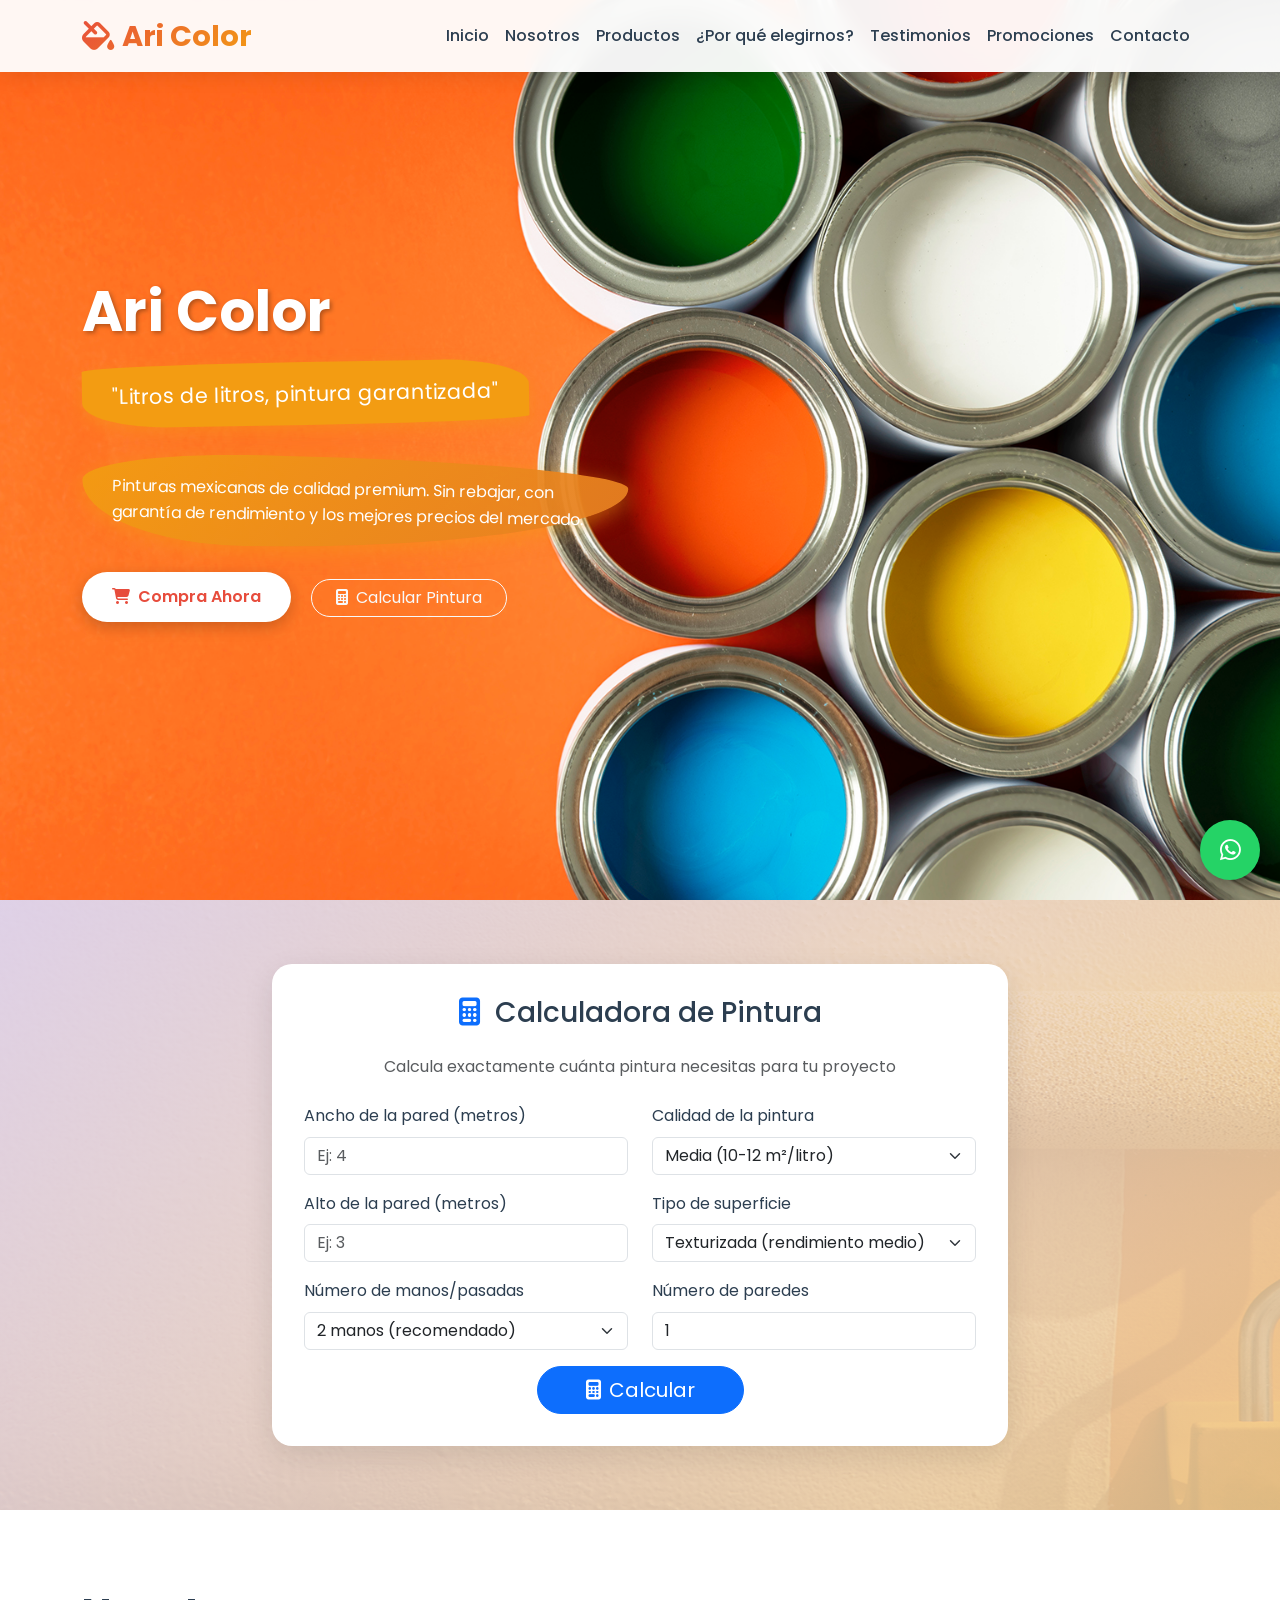
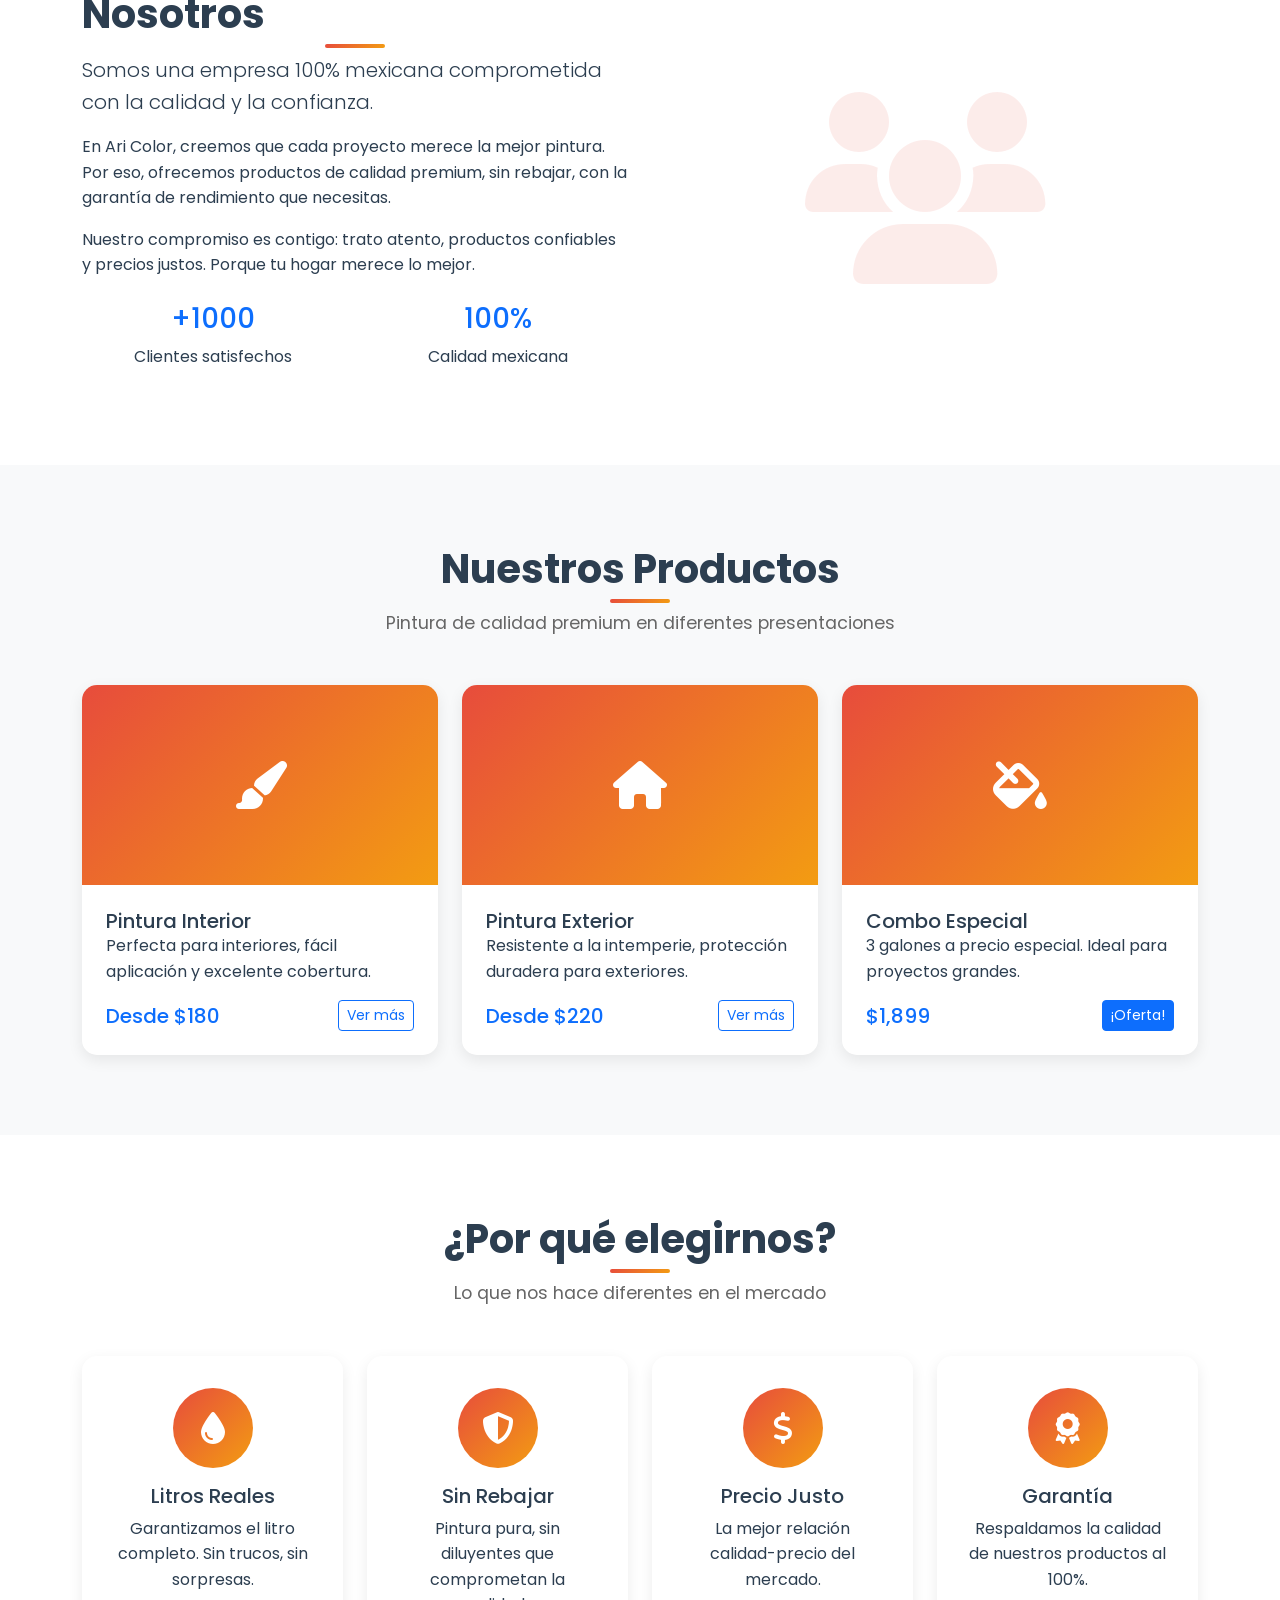
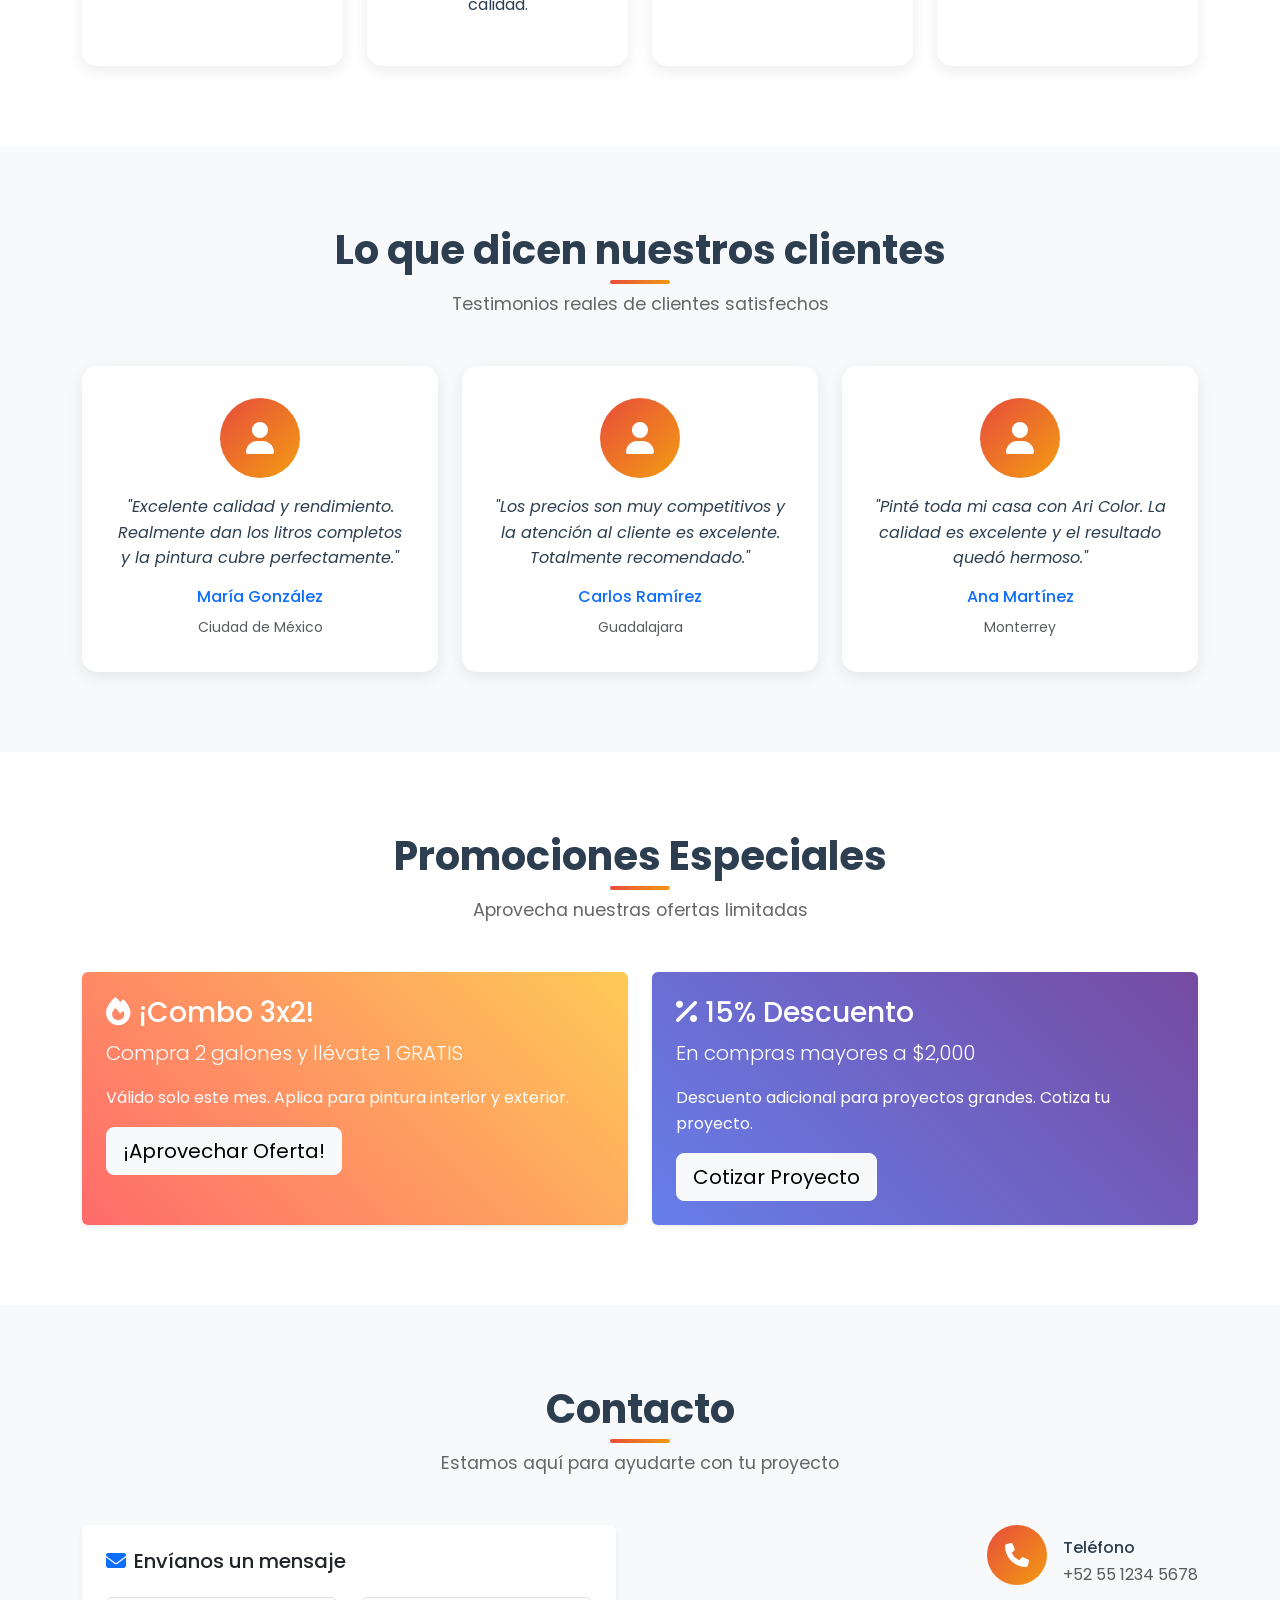
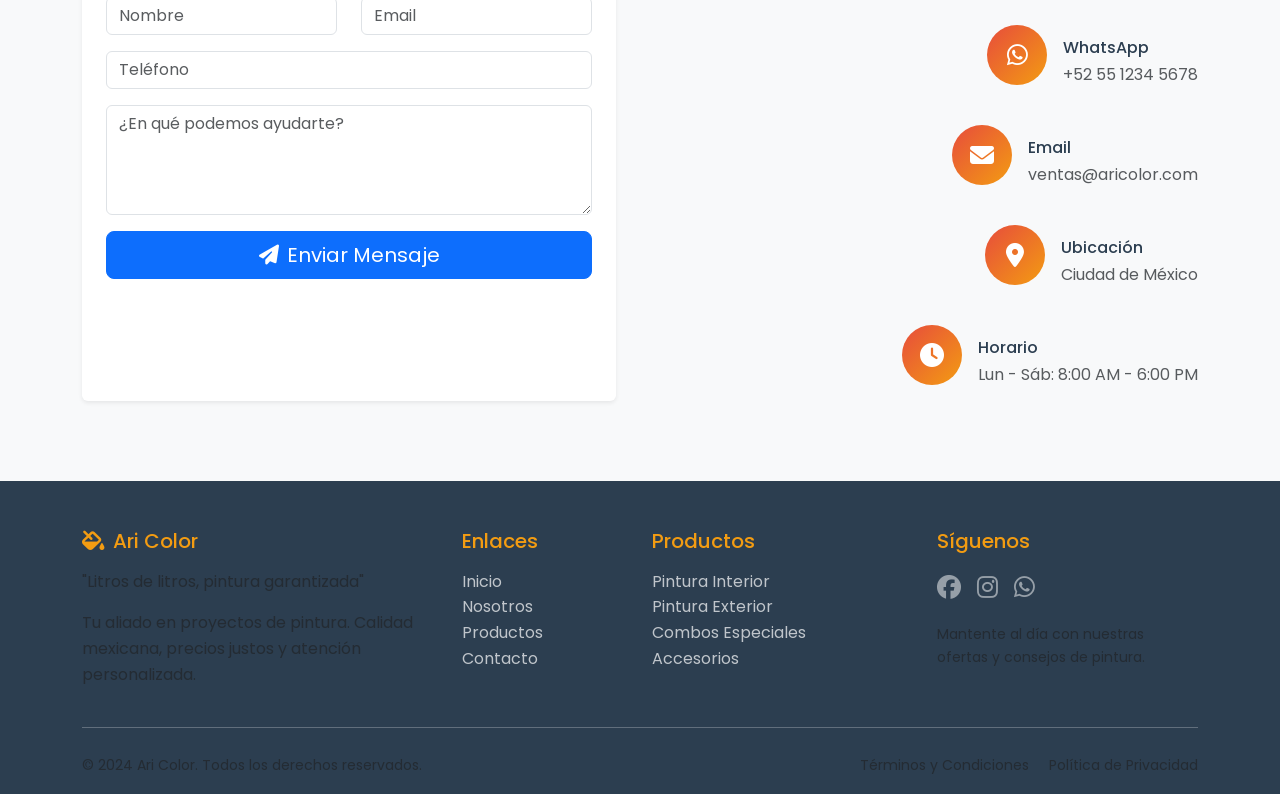
==== index.html @ bc9c36b5 "favicon" ====
<!DOCTYPE html>
<html lang="es">

<head>
    <script src="script.js"></script>
    <meta charset="UTF-8">
    <meta name="viewport" content="width=device-width, initial-scale=1.0">
    <meta name="description"
        content="Ari Color - Litros de litros, pintura garantizada. Pintura mexicana de calidad premium.">
    <meta name="keywords" content="pintura, litros, calidad, mexicana, interior, exterior">
    <title>Ari Color - Litros de litros, pintura garantizada</title>
    <link href="https://cdn.jsdelivr.net/npm/bootstrap@5.3.2/dist/css/bootstrap.min.css" rel="stylesheet">
    <link href="https://cdnjs.cloudflare.com/ajax/libs/font-awesome/6.4.0/css/all.min.css" rel="stylesheet">
    <link href="https://fonts.googleapis.com/css2?family=Poppins:wght@300;400;600;700&display=swap" rel="stylesheet">
    <link rel="icon" type="image/x-icon" href="images/favicon/favicon.ico.png">
    <style>
        :root {
            --primary-color: #e74c3c;
            --secondary-color: #3498db;
            --accent-color: #f39c12;
            --dark-color: #2c3e50;
            --light-color: #ecf0f1;
            --gradient: linear-gradient(135deg, #e74c3c 0%, #f39c12 100%);
        }

        * {
            margin: 0;
            padding: 0;
            box-sizing: border-box;
        }

        body {
            font-family: 'Poppins', sans-serif;
            line-height: 1.6;
            color: var(--dark-color);
        }

        /* Navbar */
        .navbar-custom {
            background: rgba(255, 255, 255, 0.95);
            backdrop-filter: blur(10px);
            box-shadow: 0 2px 20px rgba(0, 0, 0, 0.1);
            transition: all 0.3s ease;
        }

        .navbar-brand {
            font-weight: 700;
            font-size: 1.8rem;
            background: var(--gradient);
            -webkit-background-clip: text;
            -webkit-text-fill-color: transparent;
            background-clip: text;
        }

        .nav-link {
            font-weight: 500;
            color: var(--dark-color) !important;
            transition: all 0.3s ease;
            position: relative;
        }

        .nav-link:hover {
            color: var(--primary-color) !important;
            transform: translateY(-2px);
        }

        .nav-link::after {
            content: '';
            position: absolute;
            width: 0;
            height: 2px;
            bottom: 0;
            left: 50%;
            background: var(--gradient);
            transition: all 0.3s ease;
            transform: translateX(-50%);
        }

        .nav-link:hover::after {
            width: 100%;
        }

        /* Hero Section */
        /*.hero-section {
            background: var(--gradient);
            min-height: 100vh;
            display: flex;
            align-items: center;
            position: relative;
            overflow: hidden;
        }

        .hero-section::before {
            content: '';
            position: absolute;
            top: 0;
            left: 0;
            right: 0;
            bottom: 0;
            background: url('data:image/svg+xml,<svg xmlns="http://www.w3.org/2000/svg" viewBox="0 0 1200 120"><path d="M985.66,92.83C906.67,72,823.78,31,743.84,14.19c-82.26-17.34-168.06-16.33-250.45.39-57.84,11.73-114,31.07-172,41.86A600.21,600.21,0,0,1,0,27.35V120H1200V95.8C1132.19,118.92,1055.71,111.31,985.66,92.83Z" fill="rgba(255,255,255,0.1)"/></svg>') no-repeat bottom;
            background-size: cover;
        }
*/

        /* Hero Section */
        .hero-section {
            background: url('images/bg/latas.jpg') center center/cover no-repeat;
            min-height: 100vh;
            display: flex;
            align-items: center;
            position: relative;
            overflow: hidden;
        }

      
        .hero-content {
            position: relative;
            z-index: 2;
        }

        .hero-title {
            font-size: 3.5rem;
            font-weight: 700;
            color: white;
            text-shadow: 2px 2px 4px rgba(0, 0, 0, 0.3);
            margin-bottom: 1rem;
        }

        .hero-subtitle {
            font-size: 1.3rem;
            color: rgba(255, 255, 255, 0.9);
            margin-bottom: 2rem;
        }

        .btn-custom {
            background: white;
            color: var(--primary-color);
            padding: 12px 30px;
            border-radius: 50px;
            font-weight: 600;
            text-decoration: none;
            display: inline-block;
            transition: all 0.3s ease;
            box-shadow: 0 5px 15px rgba(0, 0, 0, 0.2);
        }

        .btn-custom:hover {
            transform: translateY(-3px);
            box-shadow: 0 8px 25px rgba(0, 0, 0, 0.3);
            color: var(--primary-color);
        }

        /* Calculator Section */
        /*.calculator-section {
            background: linear-gradient(45deg, #787c80 0%, #e9ecef 100%);
            padding: 4rem 0;
        }
*/
/* Calculator Section */
.calculator-section {
    background: url('images/bg/calculadora.png') center center/cover no-repeat;
    padding: 4rem 0;
    position: relative;
}

.calculator-section::before {
    content: '';
    position: absolute;
    top: 0;
    left: 0;
    right: 0;
    bottom: 0;
    background: linear-gradient(135deg, rgba(218, 203, 235, 0.795) 0%, rgba(243, 157, 18, 0.308) 100%);
}

.calculator-section .container {
    position: relative;
    z-index: 2;
}

.calculator-card {
    background: white;
    border-radius: 20px;
    padding: 2rem;
    box-shadow: 0 10px 30px rgba(0, 0, 0, 0.1);
    transition: transform 0.3s ease;
}

.calculator-card:hover {
    transform: translateY(-5px);
}
        .calculator-card {
            background: white;
            border-radius: 20px;
            padding: 2rem;
            box-shadow: 0 10px 30px rgba(0, 0, 0, 0.1);
            transition: transform 0.3s ease;
        }

        .calculator-card:hover {
            transform: translateY(-5px);
        }

        /* Features */
        .feature-card {
            background: white;
            padding: 2rem;
            border-radius: 15px;
            text-align: center;
            transition: all 0.3s ease;
            box-shadow: 0 5px 15px rgba(0, 0, 0, 0.08);
            height: 100%;
        }

        .feature-card:hover {
            transform: translateY(-10px);
            box-shadow: 0 15px 35px rgba(0, 0, 0, 0.1);
        }

        .feature-icon {
            width: 80px;
            height: 80px;
            background: var(--gradient);
            border-radius: 50%;
            display: flex;
            align-items: center;
            justify-content: center;
            margin: 0 auto 1rem;
            color: white;
            font-size: 2rem;
        }

        /* Products */
        .product-card {
            background: white;
            border-radius: 15px;
            overflow: hidden;
            transition: all 0.3s ease;
            box-shadow: 0 5px 15px rgba(0, 0, 0, 0.08);
            height: 100%;
        }

        .product-card:hover {
            transform: translateY(-5px);
            box-shadow: 0 15px 35px rgba(0, 0, 0, 0.15);
        }

        .product-image {
            height: 200px;
            background: var(--gradient);
            display: flex;
            align-items: center;
            justify-content: center;
            color: white;
            font-size: 3rem;
        }

        /* Testimonials */
        .testimonial-card {
            background: white;
            padding: 2rem;
            border-radius: 15px;
            box-shadow: 0 5px 15px rgba(0, 0, 0, 0.08);
            text-align: center;
            height: 100%;
        }

        .testimonial-avatar {
            width: 80px;
            height: 80px;
            background: var(--gradient);
            border-radius: 50%;
            display: flex;
            align-items: center;
            justify-content: center;
            margin: 0 auto 1rem;
            color: white;
            font-size: 2rem;
        }

        /* Sections */
        .section-padding {
            padding: 5rem 0;
        }

        .section-title {
            font-size: 2.5rem;
            font-weight: 700;
            text-align: center;
            margin-bottom: 1rem;
            position: relative;
        }

        .section-title::after {
            content: '';
            position: absolute;
            bottom: -10px;
            left: 50%;
            transform: translateX(-50%);
            width: 60px;
            height: 4px;
            background: var(--gradient);
            border-radius: 2px;
        }

        .section-subtitle {
            text-align: center;
            color: #666;
            margin-bottom: 3rem;
            font-size: 1.1rem;
        }

        /* Footer */
        .footer {
            background: var(--dark-color);
            color: white;
            padding: 3rem 0 1rem;
        }

        .footer h5 {
            color: var(--accent-color);
            margin-bottom: 1rem;
        }

        .footer a {
            color: rgba(255, 255, 255, 0.7);
            text-decoration: none;
            transition: color 0.3s ease;
        }

        .footer a:hover {
            color: var(--accent-color);
        }
        .hero-subtitle {
    font-size: 1.3rem;
    color: white;
    margin-bottom: 2rem;
    background: var(--accent-color);
    padding: 15px 30px;
    display: inline-block;
    border-radius: 50% 20% / 10% 40%;
    box-shadow: 0 5px 15px rgba(243, 156, 18, 0.4);
    transform: rotate(-1deg);
}

.hero-description {
    color: white;
    background: linear-gradient(135deg, rgba(243, 156, 18, 0.95) 0%, rgba(230, 126, 34, 0.95) 100%);
    padding: 20px 30px;
    display: inline-block;
    border-radius: 30% 70% 70% 30% / 30% 30% 70% 70%;
    box-shadow: 0 5px 20px rgba(243, 156, 18, 0.5);
    transform: rotate(1deg);
    max-width: 600px;
}

        /* Animations */
        @keyframes fadeInUp {
            from {
                opacity: 0;
                transform: translateY(30px);
            }

            to {
                opacity: 1;
                transform: translateY(0);
            }
        }

        .fade-in-up {
            animation: fadeInUp 0.6s ease forwards;
        }

        /* WhatsApp Button */
        .whatsapp-btn {
            position: fixed;
            bottom: 20px;
            right: 20px;
            background: #25d366;
            color: white;
            width: 60px;
            height: 60px;
            border-radius: 50%;
            display: flex;
            align-items: center;
            justify-content: center;
            font-size: 1.5rem;
            text-decoration: none;
            box-shadow: 0 4px 12px rgba(0, 0, 0, 0.3);
            transition: all 0.3s ease;
            z-index: 1000;
        }

        .whatsapp-btn:hover {
            transform: scale(1.1);
            color: white;
        }

        /* Responsive */
        @media (max-width: 768px) {
            .hero-title {
                font-size: 2.5rem;
            }

            .section-padding {
                padding: 3rem 0;
            }
        }
    </style>
</head>

<body>
    <!-- Navigation -->
    <nav class="navbar navbar-expand-lg navbar-custom fixed-top">
        <div class="container">
            <a class="navbar-brand" href="#home">
                <i class="fas fa-fill-drip me-2"></i>Ari Color
            </a>
            <button class="navbar-toggler" type="button" data-bs-toggle="collapse" data-bs-target="#navbarNav">
                <span class="navbar-toggler-icon"></span>
            </button>
            <div class="collapse navbar-collapse" id="navbarNav">
                <ul class="navbar-nav ms-auto">
                    <li class="nav-item">
                        <a class="nav-link" href="#home">Inicio</a>
                    </li>
                    <li class="nav-item">
                        <a class="nav-link" href="#about">Nosotros</a>
                    </li>
                    <li class="nav-item">
                        <a class="nav-link" href="#products">Productos</a>
                    </li>
                    <li class="nav-item">
                        <a class="nav-link" href="#why-us">¿Por qué elegirnos?</a>
                    </li>
                    <li class="nav-item">
                        <a class="nav-link" href="#testimonials">Testimonios</a>
                    </li>
                    <li class="nav-item">
                        <a class="nav-link" href="#promotions">Promociones</a>
                    </li>
                    <li class="nav-item">
                        <a class="nav-link" href="#contact">Contacto</a>
                    </li>
                </ul>
            </div>
        </div>
    </nav>

    <!-- Hero Section -->
    <section id="home" class="hero-section">
        <div class="container">
            <div class="row align-items-center">
                <div class="col-lg-6">
                    <div class="hero-content fade-in-up">
                        <h1 class="hero-title">Ari Color</h1>
                       
<p class="hero-subtitle">"Litros de litros, pintura garantizada"</p>
<p class="hero-description mb-4">Pinturas mexicanas de calidad premium. Sin rebajar, con garantía de rendimiento y los mejores precios del mercado.</p>
                        <a href="#products" class="btn-custom me-3">
                            <i class="fas fa-shopping-cart me-2"></i>Compra Ahora
                        </a>
                        <a href="#calculator" class="btn btn-outline-light rounded-pill px-4">
                            <i class="fas fa-calculator me-2"></i>Calcular Pintura
                        </a>
                    </div>
                </div>
                <div class="col-lg-6">
                    <div class="text-center">
                        
                    </div>
                </div>
            </div>
        </div>
    </section>

    <!-- Calculator Section -->
    <section id="calculator" class="calculator-section">
        <div class="container">
            <div class="row justify-content-center">
                <div class="col-lg-8">
                    <div class="calculator-card">
                        <h3 class="text-center mb-4">
                            <i class="fas fa-calculator text-primary me-2"></i>
                            Calculadora de Pintura
                        </h3>
                        <p class="text-center text-muted mb-4">Calcula exactamente cuánta pintura necesitas para tu
                            proyecto</p>

                        <div class="row">
                            <div class="col-md-6">
                                <div class="mb-3">
                                    <label class="form-label">Ancho de la pared (metros)</label>
                                    <input type="number" class="form-control" id="width" placeholder="Ej: 4" step="0.1"
                                        min="0">
                                </div>
                                <div class="mb-3">
                                    <label class="form-label">Alto de la pared (metros)</label>
                                    <input type="number" class="form-control" id="height" placeholder="Ej: 3" step="0.1"
                                        min="0">
                                </div>
                                <div class="mb-3">
                                    <label class="form-label">Número de manos/pasadas</label>
                                    <select class="form-select" id="coats">
                                        <option value="1">1 mano</option>
                                        <option value="2" selected>2 manos (recomendado)</option>
                                        <option value="3">3 manos</option>
                                    </select>
                                </div>
                            </div>
                            <div class="col-md-6">
                                <div class="mb-3">
                                    <label class="form-label">Calidad de la pintura</label>
                                    <select class="form-select" id="quality">
                                        <option value="basica">Básica (8-10 m²/litro)</option>
                                        <option value="media" selected>Media (10-12 m²/litro)</option>
                                        <option value="premium">Premium (12-14 m²/litro)</option>
                                    </select>
                                </div>
                                <div class="mb-3">
                                    <label class="form-label">Tipo de superficie</label>
                                    <select class="form-select" id="surface">
                                        <option value="lisa">Lisa (mejor rendimiento)</option>
                                        <option value="texturizada" selected>Texturizada (rendimiento medio)</option>
                                        <option value="rugosa">Rugosa (menor rendimiento)</option>
                                    </select>
                                </div>
                                <div class="mb-3">
                                    <label class="form-label">Número de paredes</label>
                                    <input type="number" class="form-control" id="walls" placeholder="Ej: 1" value="1"
                                        min="1" max="20">
                                </div>
                            </div>
                        </div>

                        <div class="text-center">
                            <button class="btn btn-primary btn-lg rounded-pill px-5" onclick="calculatePaint()">
                                <i class="fas fa-calculator me-2"></i>Calcular
                            </button>
                        </div>

                        <div id="result" class="mt-4" style="display: none;">
                            <div class="alert alert-success">
                                <h5 class="text-center mb-3"><i class="fas fa-paint-brush me-2"></i>Resultado del
                                    Cálculo</h5>

                                <div class="row text-center mb-3">
                                    <div class="col-md-4">
                                        <div class="p-3 bg-white rounded">
                                            <small class="text-muted d-block">Área total</small>
                                            <strong id="totalArea" class="fs-5 text-primary"></strong>
                                        </div>
                                    </div>
                                    <div class="col-md-4">
                                        <div class="p-3 bg-white rounded">
                                            <small class="text-muted d-block">Rendimiento</small>
                                            <strong id="coverage" class="fs-5 text-primary"></strong>
                                        </div>
                                    </div>
                                    <div class="col-md-4">
                                        <div class="p-3 bg-white rounded">
                                            <small class="text-muted d-block">Litros necesarios</small>
                                            <strong id="liters" class="fs-5 text-primary"></strong>
                                        </div>
                                    </div>
                                </div>

                                <div class="text-center p-3 bg-white rounded">
                                    <p class="mb-2"><strong>Recomendación de compra:</strong></p>
                                    <p class="mb-0 fs-5 text-success" id="recommendation"></p>
                                </div>

                                <div class="mt-3 p-3 bg-light rounded">
                                    <small class="text-muted" id="details"></small>
                                </div>
                            </div>
                        </div>
                    </div>
                </div>
            </div>
        </div>
    </section>

    <!-- About Section -->
    <section id="about" class="section-padding">
        <div class="container">
            <div class="row align-items-center">
                <div class="col-lg-6">
                    <h2 class="section-title text-start">Nosotros</h2>
                    <p class="lead">Somos una empresa 100% mexicana comprometida con la calidad y la confianza.</p>
                    <p>En Ari Color, creemos que cada proyecto merece la mejor pintura. Por eso, ofrecemos productos de
                        calidad premium, sin rebajar, con la garantía de rendimiento que necesitas.</p>
                    <p>Nuestro compromiso es contigo: trato atento, productos confiables y precios justos. Porque tu
                        hogar merece lo mejor.</p>
                    <div class="row mt-4">
                        <div class="col-6">
                            <div class="text-center">
                                <h3 class="text-primary">+1000</h3>
                                <p>Clientes satisfechos</p>
                            </div>
                        </div>
                        <div class="col-6">
                            <div class="text-center">
                                <h3 class="text-primary">100%</h3>
                                <p>Calidad mexicana</p>
                            </div>
                        </div>
                    </div>
                </div>
                <div class="col-lg-6">
                    <div class="text-center">
                        <i class="fas fa-users"
                            style="font-size: 12rem; color: var(--primary-color); opacity: 0.1;"></i>
                    </div>
                </div>
            </div>
        </div>
    </section>

    <!-- Products Section -->
    <section id="products" class="section-padding bg-light">
        <div class="container">
            <h2 class="section-title">Nuestros Productos</h2>
            <p class="section-subtitle">Pintura de calidad premium en diferentes presentaciones</p>

            <div class="row g-4">
                <div class="col-lg-4 col-md-6">
                    <div class="product-card">
                        <div class="product-image">
                            <i class="fas fa-paint-brush"></i>
                        </div>
                        <div class="card-body p-4">
                            <h5 class="card-title">Pintura Interior</h5>
                            <p class="card-text">Perfecta para interiores, fácil aplicación y excelente cobertura.</p>
                            <div class="d-flex justify-content-between align-items-center">
                                <span class="h5 text-primary mb-0">Desde $180</span>
                                <button class="btn btn-outline-primary btn-sm product-btn">Ver más</button>
                            </div>
                        </div>
                    </div>
                </div>
                <div class="col-lg-4 col-md-6">
                    <div class="product-card">
                        <div class="product-image">
                            <i class="fas fa-home"></i>
                        </div>
                        <div class="card-body p-4">
                            <h5 class="card-title">Pintura Exterior</h5>
                            <p class="card-text">Resistente a la intemperie, protección duradera para exteriores.</p>
                            <div class="d-flex justify-content-between align-items-center">
                                <span class="h5 text-primary mb-0">Desde $220</span>
                                <button class="btn btn-outline-primary btn-sm product-btn">Ver más</button>
                            </div>
                        </div>
                    </div>
                </div>
                <div class="col-lg-4 col-md-6">
                    <div class="product-card">
                        <div class="product-image">
                            <i class="fas fa-fill-drip"></i>
                        </div>
                        <div class="card-body p-4">
                            <h5 class="card-title">Combo Especial</h5>
                            <p class="card-text">3 galones a precio especial. Ideal para proyectos grandes.</p>
                            <div class="d-flex justify-content-between align-items-center">
                                <span class="h5 text-primary mb-0">$1,899</span>
                                <button class="btn btn-primary btn-sm product-btn">¡Oferta!</button>
                            </div>
                        </div>
                    </div>
                </div>
            </div>
        </div>
    </section>

    <!-- Why Choose Us Section -->
    <section id="why-us" class="section-padding">
        <div class="container">
            <h2 class="section-title">¿Por qué elegirnos?</h2>
            <p class="section-subtitle">Lo que nos hace diferentes en el mercado</p>

            <div class="row g-4">
                <div class="col-lg-3 col-md-6">
                    <div class="feature-card">
                        <div class="feature-icon">
                            <i class="fas fa-droplet"></i>
                        </div>
                        <h5>Litros Reales</h5>
                        <p>Garantizamos el litro completo. Sin trucos, sin sorpresas.</p>
                    </div>
                </div>
                <div class="col-lg-3 col-md-6">
                    <div class="feature-card">
                        <div class="feature-icon">
                            <i class="fas fa-shield-alt"></i>
                        </div>
                        <h5>Sin Rebajar</h5>
                        <p>Pintura pura, sin diluyentes que comprometan la calidad.</p>
                    </div>
                </div>
                <div class="col-lg-3 col-md-6">
                    <div class="feature-card">
                        <div class="feature-icon">
                            <i class="fas fa-dollar-sign"></i>
                        </div>
                        <h5>Precio Justo</h5>
                        <p>La mejor relación calidad-precio del mercado.</p>
                    </div>
                </div>
                <div class="col-lg-3 col-md-6">
                    <div class="feature-card">
                        <div class="feature-icon">
                            <i class="fas fa-award"></i>
                        </div>
                        <h5>Garantía</h5>
                        <p>Respaldamos la calidad de nuestros productos al 100%.</p>
                    </div>
                </div>
            </div>
        </div>
    </section>

    <!-- Testimonials Section -->
    <section id="testimonials" class="section-padding bg-light">
        <div class="container">
            <h2 class="section-title">Lo que dicen nuestros clientes</h2>
            <p class="section-subtitle">Testimonios reales de clientes satisfechos</p>

            <div class="row g-4">
                <div class="col-lg-4 col-md-6">
                    <div class="testimonial-card">
                        <div class="testimonial-avatar">
                            <i class="fas fa-user"></i>
                        </div>
                        <p class="fst-italic">"Excelente calidad y rendimiento. Realmente dan los litros completos y la
                            pintura cubre perfectamente."</p>
                        <h6 class="text-primary">María González</h6>
                        <small class="text-muted">Ciudad de México</small>
                    </div>
                </div>
                <div class="col-lg-4 col-md-6">
                    <div class="testimonial-card">
                        <div class="testimonial-avatar">
                            <i class="fas fa-user"></i>
                        </div>
                        <p class="fst-italic">"Los precios son muy competitivos y la atención al cliente es excelente.
                            Totalmente recomendado."</p>
                        <h6 class="text-primary">Carlos Ramírez</h6>
                        <small class="text-muted">Guadalajara</small>
                    </div>
                </div>
                <div class="col-lg-4 col-md-6">
                    <div class="testimonial-card">
                        <div class="testimonial-avatar">
                            <i class="fas fa-user"></i>
                        </div>
                        <p class="fst-italic">"Pinté toda mi casa con Ari Color. La calidad es excelente y el resultado
                            quedó hermoso."</p>
                        <h6 class="text-primary">Ana Martínez</h6>
                        <small class="text-muted">Monterrey</small>
                    </div>
                </div>
            </div>
        </div>
    </section>

    <!-- Promotions Section -->
    <section id="promotions" class="section-padding">
        <div class="container">
            <h2 class="section-title">Promociones Especiales</h2>
            <p class="section-subtitle">Aprovecha nuestras ofertas limitadas</p>

            <div class="row g-4">
                <div class="col-lg-6">
                    <div class="card border-0 shadow-sm h-100"
                        style="background: linear-gradient(45deg, #ff6b6b, #feca57);">
                        <div class="card-body p-4 text-white">
                            <h3><i class="fas fa-fire me-2"></i>¡Combo 3x2!</h3>
                            <p class="lead">Compra 2 galones y llévate 1 GRATIS</p>
                            <p>Válido solo este mes. Aplica para pintura interior y exterior.</p>
                            <button class="btn btn-light btn-lg promo-btn">¡Aprovechar Oferta!</button>
                        </div>
                    </div>
                </div>
                <div class="col-lg-6">
                    <div class="card border-0 shadow-sm h-100"
                        style="background: linear-gradient(45deg, #667eea, #764ba2);">
                        <div class="card-body p-4 text-white">
                            <h3><i class="fas fa-percentage me-2"></i>15% Descuento</h3>
                            <p class="lead">En compras mayores a $2,000</p>
                            <p>Descuento adicional para proyectos grandes. Cotiza tu proyecto.</p>
                            <button class="btn btn-light btn-lg promo-btn">Cotizar Proyecto</button>
                        </div>
                    </div>
                </div>
            </div>
        </div>
    </section>

    <!-- Contact Section -->
    <section id="contact" class="section-padding bg-light">
        <div class="container">
            <h2 class="section-title">Contacto</h2>
            <p class="section-subtitle">Estamos aquí para ayudarte con tu proyecto</p>

            <div class="row g-5">
                <div class="col-lg-6">
                    <div class="card border-0 shadow-sm h-100">
                        <div class="card-body p-4">
                            <h5 class="mb-4"><i class="fas fa-envelope me-2 text-primary"></i>Envíanos un mensaje</h5>
                            <form action="https://formspree.io/f/xgvnrewq" method="POST">
                                <div class="row">
                                    <div class="col-md-6 mb-3">
                                       <input type="name" class="form-control" placeholder="Nombre">
                                    </div>
                                    <div class="col-md-6 mb-3">
                                        <input type="email" class="form-control" placeholder="Email">
                                    </div>
                                </div>
                                <div class="mb-3">
                                   <input type="tel" class="form-control" placeholder="Teléfono">
                                </div>
                                <div class="mb-3">
                                    <textarea name="message" class="form-control" rows="4"
                                        placeholder="¿En qué podemos ayudarte?"></textarea>
                                </div>
                                <button type="submit" class="btn btn-primary btn-lg w-100">
                                    <i class="fas fa-paper-plane me-2"></i>Enviar Mensaje
                                </button>
                            </form>
                        </div>
                    </div>
                </div>
                <div class="col-lg-6">
                    <div class="row g-4">
                        <div class="col-12">
                            <div class="d-flex align-items-center">
                                <div class="feature-icon me-3" style="width: 60px; height: 60px; font-size: 1.5rem;">
                                    <i class="fas fa-phone"></i>
                                </div>
                                <div>
                                    <h6 class="mb-1">Teléfono</h6>
                                    <p class="mb-0 text-muted">+52 55 1234 5678</p>
                                </div>

                            </div>
                        </div>
                        <div class="col-12">
                            <div class="d-flex align-items-center">
                                <div class="feature-icon me-3" style="width: 60px; height: 60px; font-size: 1.5rem;">
                                    <i class="fab fa-whatsapp"></i>
                                </div>
                                <div>
                                    <h6 class="mb-1">WhatsApp</h6>
                                    <p class="mb-0 text-muted">+52 55 1234 5678</p>
                                </div>
                            </div>
                        </div>
                        <div class="col-12">
                            <div class="d-flex align-items-center">
                                <div class="feature-icon me-3" style="width: 60px; height: 60px; font-size: 1.5rem;">
                                    <i class="fas fa-envelope"></i>
                                </div>
                                <div>
                                    <h6 class="mb-1">Email</h6>
                                    <p class="mb-0 text-muted">ventas@aricolor.com</p>
                                </div>
                            </div>
                        </div>
                        <div class="col-12">
                            <div class="d-flex align-items-center">
                                <div class="feature-icon me-3" style="width: 60px; height: 60px; font-size: 1.5rem;">
                                    <i class="fas fa-map-marker-alt"></i>
                                </div>
                                <div>
                                    <h6 class="mb-1">Ubicación</h6>
                                    <p class="mb-0 text-muted">Ciudad de México</p>
                                </div>
                            </div>
                        </div>
                        <div class="col-12">
                            <div class="d-flex align-items-center">
                                <div class="feature-icon me-3" style="width: 60px; height: 60px; font-size: 1.5rem;">
                                    <i class="fas fa-clock"></i>
                                </div>
                                <div>
                                    <h6 class="mb-1">Horario</h6>
                                    <p class="mb-0 text-muted">Lun - Sáb: 8:00 AM - 6:00 PM</p>
                                </div>
                            </div>
                        </div>
                    </div>
                </div>
            </div>
        </div>
    </section>

    <!-- Footer -->
    <footer class="footer">
        <div class="container">
            <div class="row g-4">
                <div class="col-lg-4">
                    <h5><i class="fas fa-fill-drip me-2"></i>Ari Color</h5>
                    <p class="text-muted">"Litros de litros, pintura garantizada"</p>
                    <p class="text-muted">Tu aliado en proyectos de pintura. Calidad mexicana, precios justos y atención
                        personalizada.</p>
                </div>
                <div class="col-lg-2">
                    <h5>Enlaces</h5>
                    <ul class="list-unstyled">
                        <li><a href="#home">Inicio</a></li>
                        <li><a href="#about">Nosotros</a></li>
                        <li><a href="#products">Productos</a></li>
                        <li><a href="#contact">Contacto</a></li>
                    </ul>
                </div>
                <div class="col-lg-3">
                    <h5>Productos</h5>
                    <ul class="list-unstyled">
                        <li><a href="#">Pintura Interior</a></li>
                        <li><a href="#">Pintura Exterior</a></li>
                        <li><a href="#">Combos Especiales</a></li>
                        <li><a href="#">Accesorios</a></li>
                    </ul>
                </div>
                <div class="col-lg-3">
                    <h5>Síguenos</h5>
                    <div class="d-flex gap-3 mb-3">
                        <a href="#" class="text-white-50 fs-4"><i class="fab fa-facebook"></i></a>
                        <a href="#" class="text-white-50 fs-4"><i class="fab fa-instagram"></i></a>
                        <a href="#" class="text-white-50 fs-4"><i class="fab fa-whatsapp"></i></a>
                    </div>
                    <p class="text-muted small">Mantente al día con nuestras ofertas y consejos de pintura.</p>
                </div>
            </div>



            <hr class="my-4">
            <div class="row align-items-center">
                <div class="col-md-6">
                    <p class="text-muted small mb-0">&copy; 2024 Ari Color. Todos los derechos reservados.</p>
                </div>
                <div class="col-md-6 text-md-end">
                    <small class="text-muted">
                        <a href="#" class="text-muted me-3">Términos y Condiciones</a>
                        <a href="#" class="text-muted">Política de Privacidad</a>
                    </small>
                </div>
            </div>
        </div>
    </footer>

    <!-- WhatsApp Floating Button -->
    <a href="https://wa.me/5512345678?text=Hola,%20me%20interesa%20conocer%20más%20sobre%20sus%20productos"
        class="whatsapp-btn" target="_blank">
        <i class="fab fa-whatsapp"></i>
    </a>
    <!-- Bootstrap JS -->
    <script src="https://cdn.jsdelivr.net/npm/bootstrap@5.3.2/dist/js/bootstrap.bundle.min.js"></script>


</body>
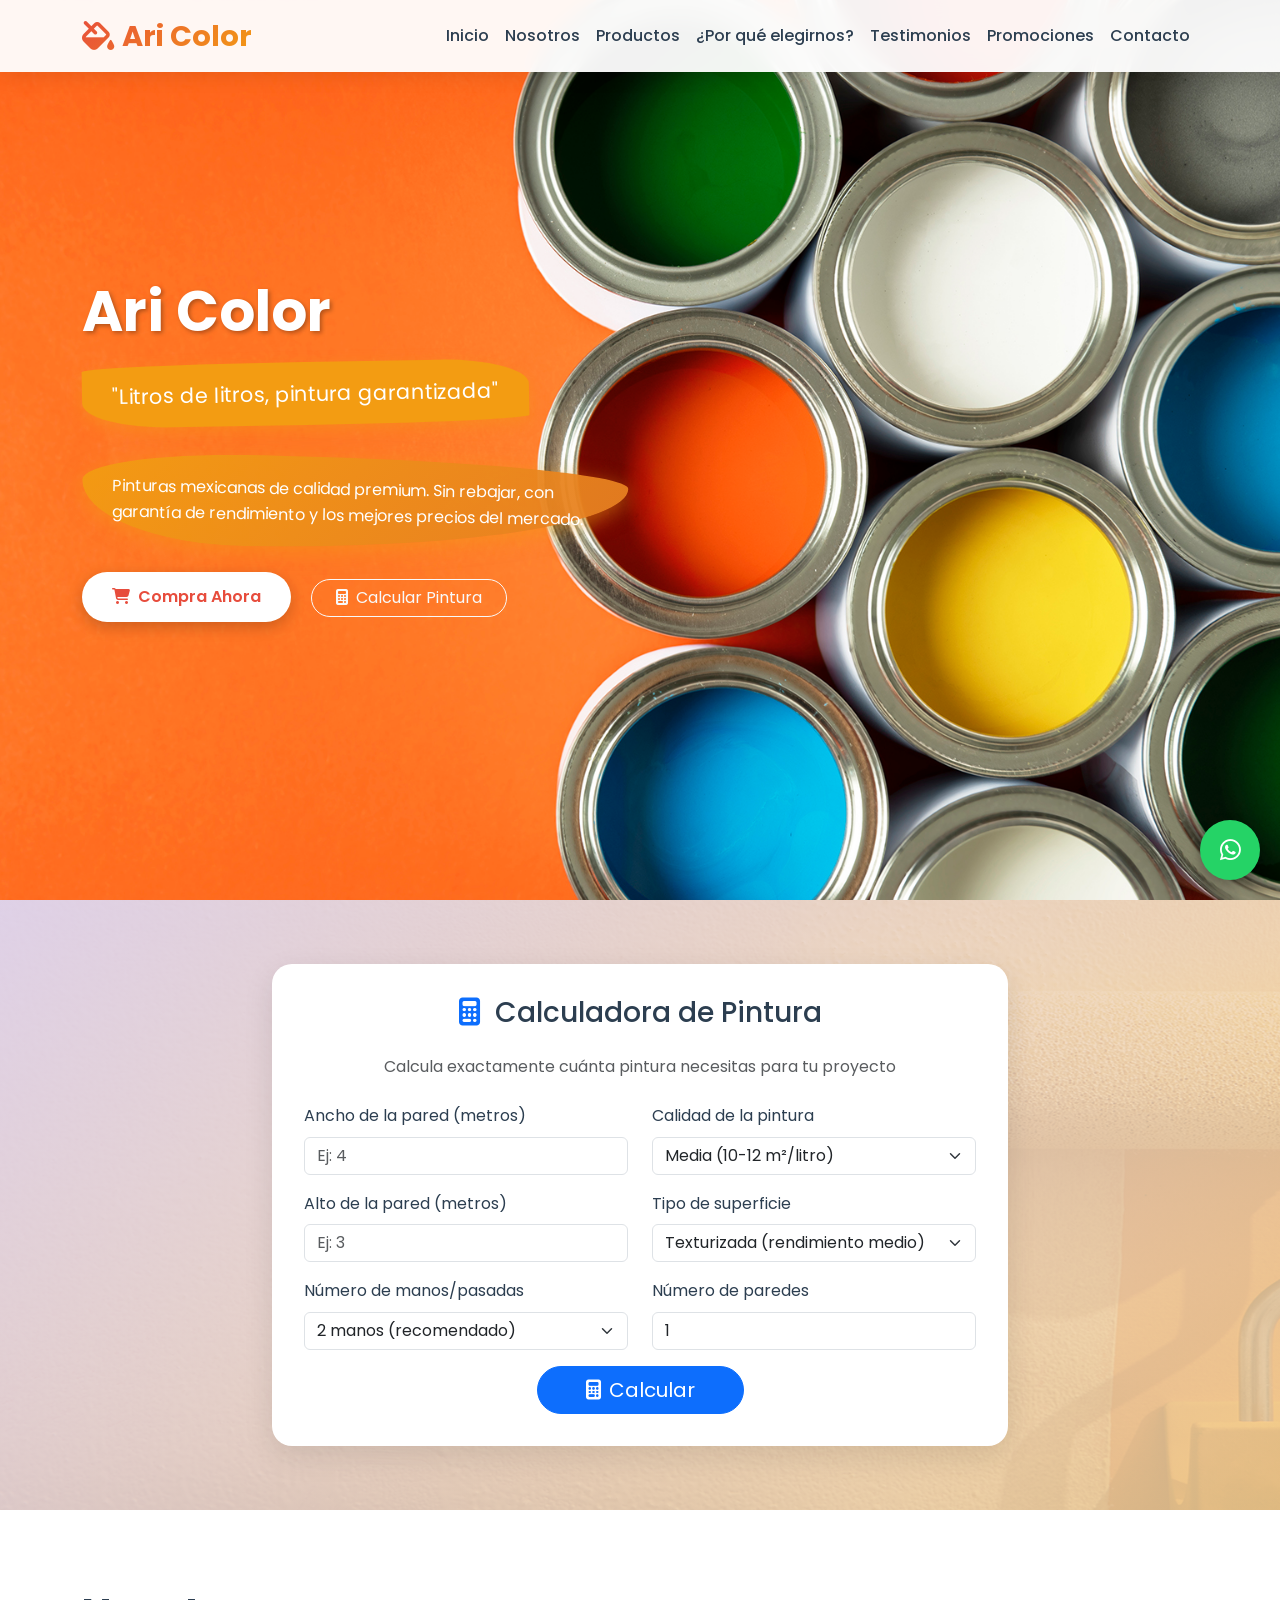
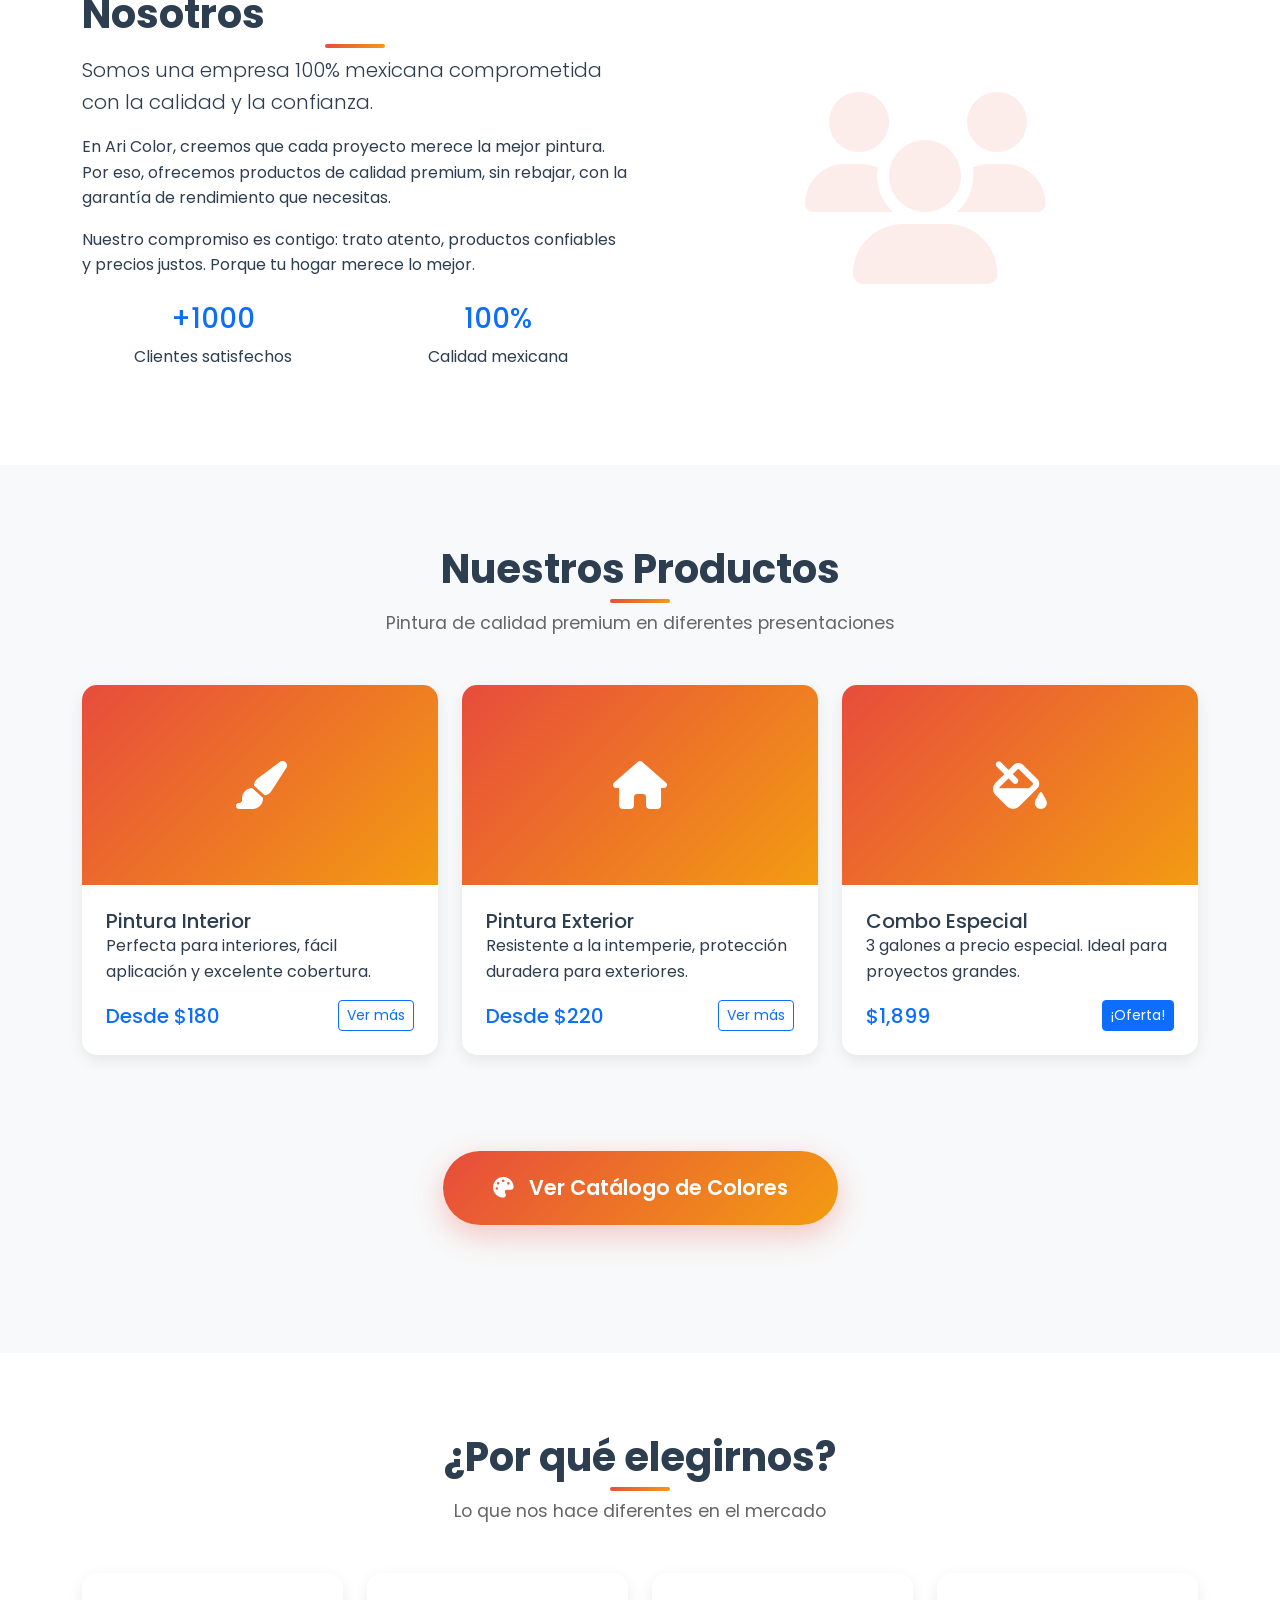
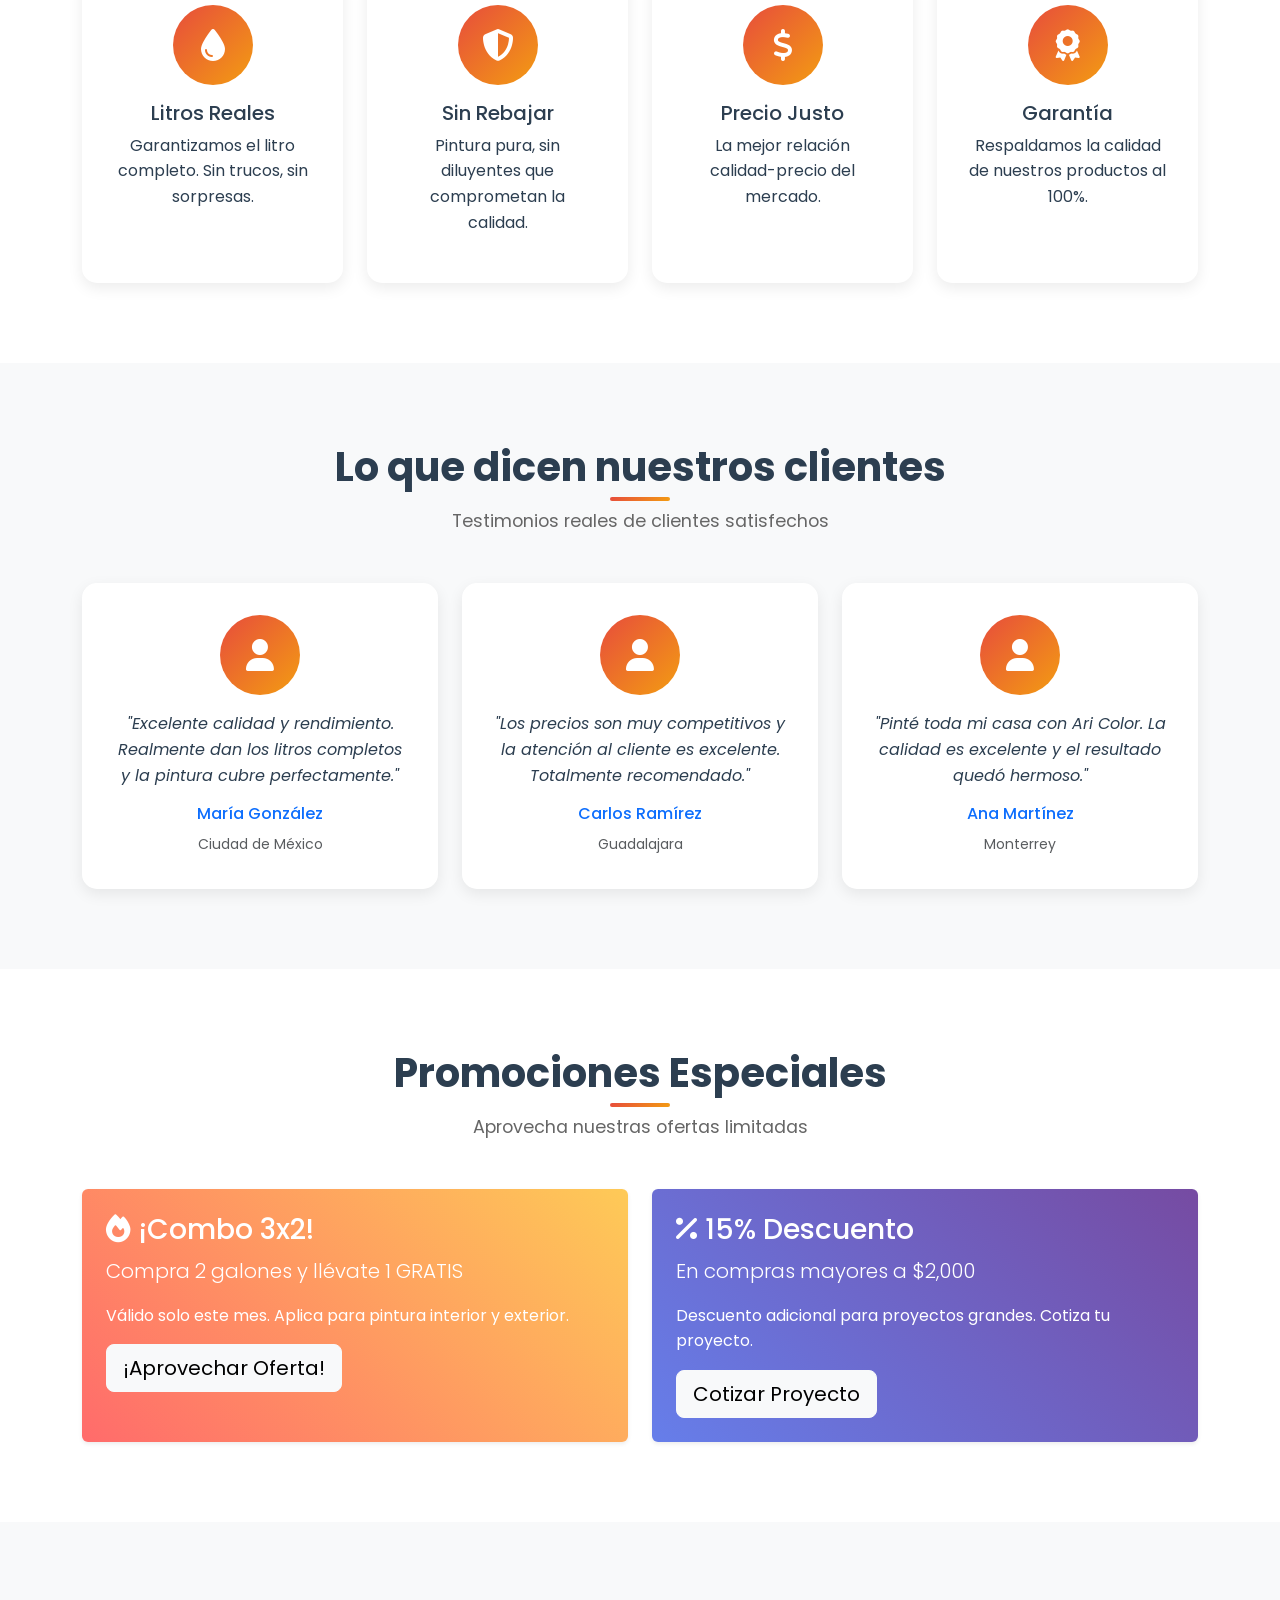
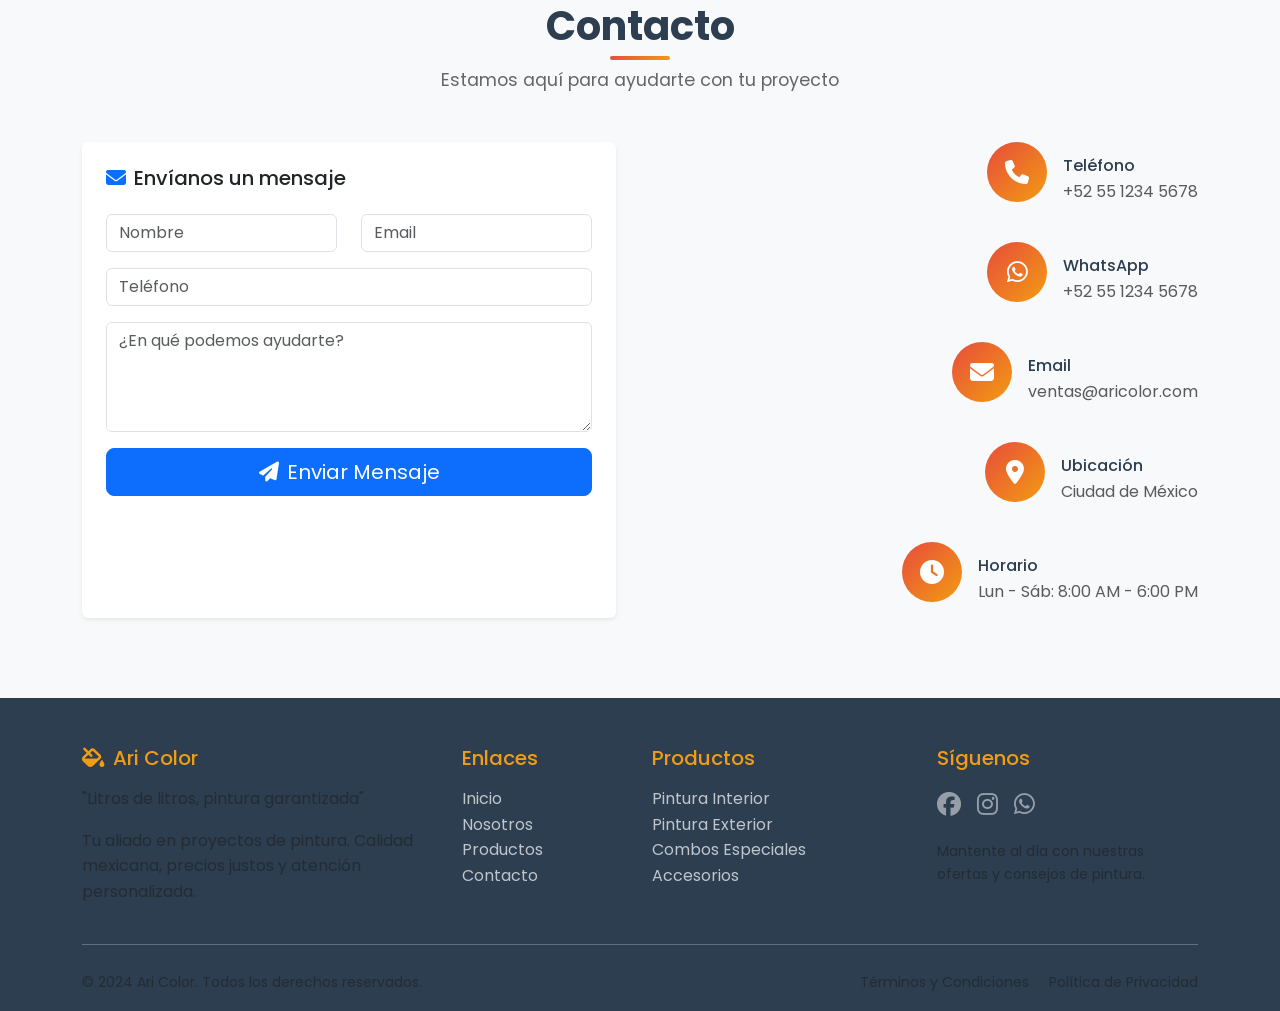
==== commit f34dd5de: "modal con pintrest y catálogo integrado" ====
--- a/index.html
+++ b/index.html
@@ -13,400 +13,8 @@
     <link href="https://cdnjs.cloudflare.com/ajax/libs/font-awesome/6.4.0/css/all.min.css" rel="stylesheet">
     <link href="https://fonts.googleapis.com/css2?family=Poppins:wght@300;400;600;700&display=swap" rel="stylesheet">
     <link rel="icon" type="image/x-icon" href="images/favicon/favicon.ico.png">
-    <style>
-        :root {
-            --primary-color: #e74c3c;
-            --secondary-color: #3498db;
-            --accent-color: #f39c12;
-            --dark-color: #2c3e50;
-            --light-color: #ecf0f1;
-            --gradient: linear-gradient(135deg, #e74c3c 0%, #f39c12 100%);
-        }
-
-        * {
-            margin: 0;
-            padding: 0;
-            box-sizing: border-box;
-        }
-
-        body {
-            font-family: 'Poppins', sans-serif;
-            line-height: 1.6;
-            color: var(--dark-color);
-        }
-
-        /* Navbar */
-        .navbar-custom {
-            background: rgba(255, 255, 255, 0.95);
-            backdrop-filter: blur(10px);
-            box-shadow: 0 2px 20px rgba(0, 0, 0, 0.1);
-            transition: all 0.3s ease;
-        }
-
-        .navbar-brand {
-            font-weight: 700;
-            font-size: 1.8rem;
-            background: var(--gradient);
-            -webkit-background-clip: text;
-            -webkit-text-fill-color: transparent;
-            background-clip: text;
-        }
-
-        .nav-link {
-            font-weight: 500;
-            color: var(--dark-color) !important;
-            transition: all 0.3s ease;
-            position: relative;
-        }
-
-        .nav-link:hover {
-            color: var(--primary-color) !important;
-            transform: translateY(-2px);
-        }
-
-        .nav-link::after {
-            content: '';
-            position: absolute;
-            width: 0;
-            height: 2px;
-            bottom: 0;
-            left: 50%;
-            background: var(--gradient);
-            transition: all 0.3s ease;
-            transform: translateX(-50%);
-        }
-
-        .nav-link:hover::after {
-            width: 100%;
-        }
-
-        /* Hero Section */
-        /*.hero-section {
-            background: var(--gradient);
-            min-height: 100vh;
-            display: flex;
-            align-items: center;
-            position: relative;
-            overflow: hidden;
-        }
-
-        .hero-section::before {
-            content: '';
-            position: absolute;
-            top: 0;
-            left: 0;
-            right: 0;
-            bottom: 0;
-            background: url('data:image/svg+xml,<svg xmlns="http://www.w3.org/2000/svg" viewBox="0 0 1200 120"><path d="M985.66,92.83C906.67,72,823.78,31,743.84,14.19c-82.26-17.34-168.06-16.33-250.45.39-57.84,11.73-114,31.07-172,41.86A600.21,600.21,0,0,1,0,27.35V120H1200V95.8C1132.19,118.92,1055.71,111.31,985.66,92.83Z" fill="rgba(255,255,255,0.1)"/></svg>') no-repeat bottom;
-            background-size: cover;
-        }
-*/
-
-        /* Hero Section */
-        .hero-section {
-            background: url('images/bg/latas.jpg') center center/cover no-repeat;
-            min-height: 100vh;
-            display: flex;
-            align-items: center;
-            position: relative;
-            overflow: hidden;
-        }
-
-      
-        .hero-content {
-            position: relative;
-            z-index: 2;
-        }
-
-        .hero-title {
-            font-size: 3.5rem;
-            font-weight: 700;
-            color: white;
-            text-shadow: 2px 2px 4px rgba(0, 0, 0, 0.3);
-            margin-bottom: 1rem;
-        }
-
-        .hero-subtitle {
-            font-size: 1.3rem;
-            color: rgba(255, 255, 255, 0.9);
-            margin-bottom: 2rem;
-        }
-
-        .btn-custom {
-            background: white;
-            color: var(--primary-color);
-            padding: 12px 30px;
-            border-radius: 50px;
-            font-weight: 600;
-            text-decoration: none;
-            display: inline-block;
-            transition: all 0.3s ease;
-            box-shadow: 0 5px 15px rgba(0, 0, 0, 0.2);
-        }
-
-        .btn-custom:hover {
-            transform: translateY(-3px);
-            box-shadow: 0 8px 25px rgba(0, 0, 0, 0.3);
-            color: var(--primary-color);
-        }
-
-        /* Calculator Section */
-        /*.calculator-section {
-            background: linear-gradient(45deg, #787c80 0%, #e9ecef 100%);
-            padding: 4rem 0;
-        }
-*/
-/* Calculator Section */
-.calculator-section {
-    background: url('images/bg/calculadora.png') center center/cover no-repeat;
-    padding: 4rem 0;
-    position: relative;
-}
-
-.calculator-section::before {
-    content: '';
-    position: absolute;
-    top: 0;
-    left: 0;
-    right: 0;
-    bottom: 0;
-    background: linear-gradient(135deg, rgba(218, 203, 235, 0.795) 0%, rgba(243, 157, 18, 0.308) 100%);
-}
-
-.calculator-section .container {
-    position: relative;
-    z-index: 2;
-}
-
-.calculator-card {
-    background: white;
-    border-radius: 20px;
-    padding: 2rem;
-    box-shadow: 0 10px 30px rgba(0, 0, 0, 0.1);
-    transition: transform 0.3s ease;
-}
-
-.calculator-card:hover {
-    transform: translateY(-5px);
-}
-        .calculator-card {
-            background: white;
-            border-radius: 20px;
-            padding: 2rem;
-            box-shadow: 0 10px 30px rgba(0, 0, 0, 0.1);
-            transition: transform 0.3s ease;
-        }
-
-        .calculator-card:hover {
-            transform: translateY(-5px);
-        }
-
-        /* Features */
-        .feature-card {
-            background: white;
-            padding: 2rem;
-            border-radius: 15px;
-            text-align: center;
-            transition: all 0.3s ease;
-            box-shadow: 0 5px 15px rgba(0, 0, 0, 0.08);
-            height: 100%;
-        }
-
-        .feature-card:hover {
-            transform: translateY(-10px);
-            box-shadow: 0 15px 35px rgba(0, 0, 0, 0.1);
-        }
-
-        .feature-icon {
-            width: 80px;
-            height: 80px;
-            background: var(--gradient);
-            border-radius: 50%;
-            display: flex;
-            align-items: center;
-            justify-content: center;
-            margin: 0 auto 1rem;
-            color: white;
-            font-size: 2rem;
-        }
-
-        /* Products */
-        .product-card {
-            background: white;
-            border-radius: 15px;
-            overflow: hidden;
-            transition: all 0.3s ease;
-            box-shadow: 0 5px 15px rgba(0, 0, 0, 0.08);
-            height: 100%;
-        }
-
-        .product-card:hover {
-            transform: translateY(-5px);
-            box-shadow: 0 15px 35px rgba(0, 0, 0, 0.15);
-        }
-
-        .product-image {
-            height: 200px;
-            background: var(--gradient);
-            display: flex;
-            align-items: center;
-            justify-content: center;
-            color: white;
-            font-size: 3rem;
-        }
-
-        /* Testimonials */
-        .testimonial-card {
-            background: white;
-            padding: 2rem;
-            border-radius: 15px;
-            box-shadow: 0 5px 15px rgba(0, 0, 0, 0.08);
-            text-align: center;
-            height: 100%;
-        }
-
-        .testimonial-avatar {
-            width: 80px;
-            height: 80px;
-            background: var(--gradient);
-            border-radius: 50%;
-            display: flex;
-            align-items: center;
-            justify-content: center;
-            margin: 0 auto 1rem;
-            color: white;
-            font-size: 2rem;
-        }
-
-        /* Sections */
-        .section-padding {
-            padding: 5rem 0;
-        }
-
-        .section-title {
-            font-size: 2.5rem;
-            font-weight: 700;
-            text-align: center;
-            margin-bottom: 1rem;
-            position: relative;
-        }
-
-        .section-title::after {
-            content: '';
-            position: absolute;
-            bottom: -10px;
-            left: 50%;
-            transform: translateX(-50%);
-            width: 60px;
-            height: 4px;
-            background: var(--gradient);
-            border-radius: 2px;
-        }
-
-        .section-subtitle {
-            text-align: center;
-            color: #666;
-            margin-bottom: 3rem;
-            font-size: 1.1rem;
-        }
-
-        /* Footer */
-        .footer {
-            background: var(--dark-color);
-            color: white;
-            padding: 3rem 0 1rem;
-        }
-
-        .footer h5 {
-            color: var(--accent-color);
-            margin-bottom: 1rem;
-        }
-
-        .footer a {
-            color: rgba(255, 255, 255, 0.7);
-            text-decoration: none;
-            transition: color 0.3s ease;
-        }
-
-        .footer a:hover {
-            color: var(--accent-color);
-        }
-        .hero-subtitle {
-    font-size: 1.3rem;
-    color: white;
-    margin-bottom: 2rem;
-    background: var(--accent-color);
-    padding: 15px 30px;
-    display: inline-block;
-    border-radius: 50% 20% / 10% 40%;
-    box-shadow: 0 5px 15px rgba(243, 156, 18, 0.4);
-    transform: rotate(-1deg);
-}
-
-.hero-description {
-    color: white;
-    background: linear-gradient(135deg, rgba(243, 156, 18, 0.95) 0%, rgba(230, 126, 34, 0.95) 100%);
-    padding: 20px 30px;
-    display: inline-block;
-    border-radius: 30% 70% 70% 30% / 30% 30% 70% 70%;
-    box-shadow: 0 5px 20px rgba(243, 156, 18, 0.5);
-    transform: rotate(1deg);
-    max-width: 600px;
-}
-
-        /* Animations */
-        @keyframes fadeInUp {
-            from {
-                opacity: 0;
-                transform: translateY(30px);
-            }
-
-            to {
-                opacity: 1;
-                transform: translateY(0);
-            }
-        }
-
-        .fade-in-up {
-            animation: fadeInUp 0.6s ease forwards;
-        }
-
-        /* WhatsApp Button */
-        .whatsapp-btn {
-            position: fixed;
-            bottom: 20px;
-            right: 20px;
-            background: #25d366;
-            color: white;
-            width: 60px;
-            height: 60px;
-            border-radius: 50%;
-            display: flex;
-            align-items: center;
-            justify-content: center;
-            font-size: 1.5rem;
-            text-decoration: none;
-            box-shadow: 0 4px 12px rgba(0, 0, 0, 0.3);
-            transition: all 0.3s ease;
-            z-index: 1000;
-        }
-
-        .whatsapp-btn:hover {
-            transform: scale(1.1);
-            color: white;
-        }
-
-        /* Responsive */
-        @media (max-width: 768px) {
-            .hero-title {
-                font-size: 2.5rem;
-            }
-
-            .section-padding {
-                padding: 3rem 0;
-            }
-        }
-    </style>
+    <link href="style.css" rel="stylesheet">
+
 </head>
 
 <body>
@@ -670,8 +278,131 @@
                     </div>
                 </div>
             </div>
+            <div class="container py-5">
+        
+        
+        <!-- Catalog Toggle Button -->
+        <div class="catalog-toggle-wrapper">
+            <button class="catalog-toggle-btn" id="catalogToggle">
+                <i class="fas fa-palette"></i>
+                <span>Ver Catálogo de Colores</span>
+            </button>
+        </div>
+
+        <!-- Collapsible Catalog Section -->
+        <div class="catalog-collapsible" id="catalogSection">
+            <div class="catalog-section">
+                <div class="container">
+                    <h2 class="section-title">
+                        <i class="fas fa-palette me-2" style="color: var(--primary-color);"></i>
+                        Catálogo de Colores
+                    </h2>
+                    <p class="section-subtitle">Explora nuestra amplia gama de colores premium</p>
+
+                    <!-- Filtros y Búsqueda -->
+                    <div class="filter-container">
+                        <div class="row align-items-center mb-3">
+                            <div class="col-md-6">
+                                <input type="text" id="searchInput" class="form-control search-box" placeholder="Buscar por nombre o código...">
+                            </div>
+                            <div class="col-md-6 text-end">
+                                <span id="colorCount" class="text-muted">50 colores disponibles</span>
+                            </div>
+                        </div>
+                        <div class="text-center">
+                            <button class="filter-btn active" data-category="all">Todos</button>
+                            <button class="filter-btn" data-category="calidos">Cálidos</button>
+                            <button class="filter-btn" data-category="frios">Fríos</button>
+                            <button class="filter-btn" data-category="neutros">Neutros</button>
+                            <button class="filter-btn" data-category="pasteles">Pasteles</button>
+                            <button class="filter-btn" data-category="intensos">Intensos</button>
+                        </div>
+                    </div>
+
+                    <!-- Grid de Colores -->
+                    <div id="colorGrid" class="color-grid"></div>
+
+                    <!-- Mensaje cuando no hay resultados -->
+                    <div id="noResults" class="text-center py-5" style="display: none;">
+                        <i class="fas fa-search fs-1 text-muted mb-3"></i>
+                        <p class="text-muted">No se encontraron colores con ese criterio</p>
+                    </div>
+                </div>
+            </div>
+        </div>
+    </div>
+
+    <!-- Modal de Detalle -->
+    <div class="modal fade" id="colorModal" tabindex="-1">
+        <div class="modal-dialog modal-lg modal-dialog-centered">
+            <div class="modal-content">
+                <div class="modal-header border-0">
+                    <h5 class="modal-title">Detalle del Color</h5>
+                    <button type="button" class="btn-close" data-bs-dismiss="modal"></button>
+                </div>
+                <div class="modal-body">
+                    <div class="row">
+                        <div class="col-md-8">
+                            
+                            <div class="col-lg-12">
+                            <div class="pinterest-container">
+                                
+                                <div class="pinterest-embed-wrapper">
+                                    <iframe src="https://assets.pinterest.com/ext/embed.html?id=1688791335956485" 
+                                            height="450" 
+                                            width="100%" 
+                                            frameborder="0" 
+                                            scrolling="no"
+                                            style="border-radius: 10px;">
+                                    </iframe>
+                                </div>
+                                <h5 class="mb-3">
+                                    <i class="fab fa-pinterest text-danger me-2"></i>
+                                    Inspiración de Pinterest
+                                </h5>
+                                <p class="text-muted small mt-2">
+                                    <i class="fas fa-lightbulb me-1"></i>
+                                    Ideas de decoración usando este color
+                                </p>
+
+                            </div>
+                        </div>
+                        </div>
+                        <div class="col-md-4">
+                            
+                            <div id="modalColorPreview" class="modal-color-preview"></div>
+                            <div class="color-detail-info">
+                                <h3 id="modalColorName" class="color-detail-name"></h3>
+                                <div class="detail-item">
+                                    <div class="detail-label">Código</div>
+                                    <div class="detail-value" id="modalColorCode"></div>
+                                    <button class="copy-btn mt-2" onclick="copyCode()">
+                                        <i class="fas fa-copy me-1"></i> Copiar código
+                                    </button>
+                                </div>
+                                <div class="detail-item">
+                                    <div class="detail-label">Categoría</div>
+                                    <div class="detail-value" id="modalColorCategory"></div>
+                                </div>
+                                <div class="detail-item">
+                                    <div class="detail-label">Ideal para</div>
+                                    <div class="detail-value" id="modalColorUse"></div>
+                                </div>
+                                <div class="mt-4">
+                                    <a href="https://wa.me/5512345678" class="btn btn-success w-100 rounded-pill" target="_blank">
+                                        <i class="fab fa-whatsapp me-2"></i>Solicitar Muestra
+                                    </a>
+                                </div>
+                            </div>
+                        </div>
+                    </div>
+                </div>
+            </div>
+        </div>
+    </div>
         </div>
     </section>
+
 
     <!-- Why Choose Us Section -->
     <section id="why-us" class="section-padding">
@@ -958,6 +689,181 @@
     </a>
     <!-- Bootstrap JS -->
     <script src="https://cdn.jsdelivr.net/npm/bootstrap@5.3.2/dist/js/bootstrap.bundle.min.js"></script>
+     <script src="https://cdn.jsdelivr.net/npm/bootstrap@5.3.2/dist/js/bootstrap.bundle.min.js"></script>
+    <script>
+        // Base de datos de colores
+        const colorsDatabase = [
+            // Cálidos
+            { id: 743, name: 'Coral', code: '#e56a61', category: 'calidos', use: 'Acentos y detalles' },
+            { id: 710, name: 'Champaña', code: '#f7e5b4', category: 'calidos', use: 'Espacios elegantes' },
+            { id: 705, name: 'Paja', code: '#f7d69c', category: 'calidos', use: 'Dormitorios' },
+            { id: 726, name: 'Tangerina', code: '#dd722a', category: 'calidos', use: 'Espacios creativos' },
+            { id: 702, name: 'Crema', code: '#f9d69f', category: 'calidos', use: 'Salas' },
+            { id: 744, name: 'Mango', code: '#ea8028', category: 'calidos', use: 'Cocinas' },
+            { id: 727, name: 'Durazno', code: '#f4ba80', category: 'calidos', use: 'Habitaciones infantiles' },
+            { id: 717, name: 'Gris Sombra', code: '#afaead', category: 'calidos', use: 'Espacios modernos' },
+            { id: 704, name: 'Amarillo Napolitano', code: '#f09b55', category: 'calidos', use: 'Comedores' },
+            { id: 711, name: 'Rosa Mexicano', code: '#b63c74', category: 'calidos', use: 'Detalles decorativos' },
+            { id: 721, name: 'Amarillo Limón', code: '#fdde0e', category: 'calidos', use: 'Energía y alegría' },
+            { id: 732, name: 'Mostaza', code: '#a57e37', category: 'calidos', use: 'Calidez vintage' },
+            { id: 724, name: 'Negro', code: '#1c120e', category: 'calidos', use: 'Elegancia dramática' },
+            { id: 708, name: 'Rojo Indio', code: '#3f1b0e', category: 'calidos', use: 'Acentos rústicos' },
+            { id: 707, name: 'Café', code: '#35241a', category: 'calidos', use: 'Ambientes acogedores' },
+            { id: 729, name: 'Chicle', code: '#8e285b', category: 'calidos', use: 'Toques juveniles' },
+            
+            // Fríos
+            { id: 701, name: 'Blanco Amanecer', code: '#edf9f1', category: 'frios', use: 'Baños' },
+            { id: 703, name: 'Olivo', code: '#7f846a', category: 'frios', use: 'Naturaleza' },
+            { id: 716, name: 'Celeste', code: '#81caeb', category: 'frios', use: 'Espacios tranquilos' },
+            { id: 742, name: 'Verde Arruba', code: '#59a233', category: 'frios', use: 'Frescura natural' },
+            { id: 730, name: 'Verde Cordova', code: '#509856', category: 'frios', use: 'Jardines interiores' },
+            { id: 740, name: 'Uva', code: '#62376d', category: 'frios', use: 'Dormitorios' },
+            { id: 722, name: 'Azul Colonial', code: '#1f1e6c', category: 'frios', use: 'Elegancia clásica' },
+            { id: 714, name: 'Concreto', code: '#9aa3a8', category: 'frios', use: 'Minimalismo' },
+            { id: 728, name: 'Azul Acero', code: '#2e4972', category: 'frios', use: 'Oficinas' },
+            
+            // Neutros
+            { id: 700, name: 'Blanco', code: '#ffffff', category: 'neutros', use: 'Todos los espacios' },
+            
+            // Pasteles
+            { id: 735, name: 'Blanco Ostión', code: '#e5e0d2', category: 'pasteles', use: 'Elegancia suave' },
+            { id: 712, name: 'Rosa Pastel', code: '#b2367a', category: 'pasteles', use: 'Suavidad y romanticismo' },
+            
+            // Intensos
+            { id: 731, name: 'Verde Tierno', code: '#a6c41f', category: 'intensos', use: 'Energía vibrante' },
+            { id: 715, name: 'Azul Griego', code: '#147ebd', category: 'intensos', use: 'Mar Mediterráneo' },
+            { id: 719, name: 'Naranja', code: '#c13b06', category: 'intensos', use: 'Acentos llamativos' },
+            { id: 734, name: 'Violeta', code: '#1c0351', category: 'intensos', use: 'Lujo y misterio' },
+            { id: 720, name: 'Rojo', code: '#a91318', category: 'intensos', use: 'Pasión y energía' },
+            { id: 706, name: 'Azul Intenso', code: '#091f56', category: 'intensos', use: 'Profundidad' },
+            { id: 745, name: 'Red Barón', code: '#680f12', category: 'intensos', use: 'Elegancia intensa' },
+            { id: 709, name: 'Turquesa', code: '#088592', category: 'intensos', use: 'Frescura moderna' },
+            { id: 741, name: 'Azul Rey', code: '#002776', category: 'intensos', use: 'Realeza' },
+            { id: 718, name: 'Verde Esmeralda', code: '#032b1d', category: 'intensos', use: 'Naturaleza profunda' },
+            { id: 723, name: 'Naranja Básico', code: '#d64b25', category: 'intensos', use: 'Vitalidad' },
+            { id: 713, name: 'Ambar', code: '#eaa00c', category: 'intensos', use: 'Calidez brillante' }
+        ];
+
+        let currentColors = [...colorsDatabase];
+        let selectedColor = null;
+
+        // Toggle catalog
+        document.getElementById('catalogToggle').addEventListener('click', function() {
+            const catalogSection = document.getElementById('catalogSection');
+            const btn = this;
+            
+            catalogSection.classList.toggle('show');
+            btn.classList.toggle('active');
+            
+            const btnText = btn.querySelector('span');
+            if (catalogSection.classList.contains('show')) {
+                btnText.textContent = 'Ocultar Catálogo';
+                setTimeout(() => {
+                    catalogSection.scrollIntoView({ behavior: 'smooth', block: 'nearest' });
+                }, 300);
+            } else {
+                btnText.textContent = 'Ver Catálogo de Colores';
+            }
+        });
+
+        // Renderizar colores
+        function renderColors(colors) {
+            const grid = document.getElementById('colorGrid');
+            const noResults = document.getElementById('noResults');
+            
+            if (colors.length === 0) {
+                grid.innerHTML = '';
+                noResults.style.display = 'block';
+                return;
+            }
+            
+            noResults.style.display = 'none';
+            grid.innerHTML = colors.map((color, index) => `
+                <div class="color-card fade-in-up" style="animation-delay: ${index * 0.05}s" onclick="showColorDetail(${index})">
+                    <div class="color-swatch" style="background: ${color.code}"></div>
+                    <div class="color-info">
+                        <div class="color-name">${color.name}</div>
+                        <div class="color-code">${color.code}</div>
+                        <span class="color-tag">${getCategoryLabel(color.category)}</span>
+                    </div>
+                </div>
+            `).join('');
+            
+            updateColorCount(colors.length);
+        }
+
+        // Mostrar detalle del color
+        function showColorDetail(index) {
+            selectedColor = currentColors[index];
+            document.getElementById('modalColorPreview').style.background = selectedColor.code;
+            document.getElementById('modalColorName').textContent = selectedColor.name;
+            document.getElementById('modalColorCode').textContent = selectedColor.code;
+            document.getElementById('modalColorCategory').textContent = getCategoryLabel(selectedColor.category);
+            document.getElementById('modalColorUse').textContent = selectedColor.use;
+            
+            const modal = new bootstrap.Modal(document.getElementById('colorModal'));
+            modal.show();
+        }
+
+        // Copiar código de color
+        function copyCode() {
+            navigator.clipboard.writeText(selectedColor.code);
+            alert('¡Código copiado: ' + selectedColor.code + '!');
+        }
+
+        // Filtrar por categoría
+        function filterByCategory(category) {
+            if (category === 'all') {
+                currentColors = [...colorsDatabase];
+            } else {
+                currentColors = colorsDatabase.filter(color => color.category === category);
+            }
+            renderColors(currentColors);
+        }
+
+        // Buscar colores
+        function searchColors(query) {
+            const searchTerm = query.toLowerCase();
+            currentColors = colorsDatabase.filter(color => 
+                color.name.toLowerCase().includes(searchTerm) ||
+                color.code.toLowerCase().includes(searchTerm)
+            );
+            renderColors(currentColors);
+        }
+
+        // Obtener etiqueta de categoría
+        function getCategoryLabel(category) {
+            const labels = {
+                calidos: 'Cálido',
+                frios: 'Frío',
+                neutros: 'Neutro',
+                pasteles: 'Pastel',
+                intensos: 'Intenso'
+            };
+            return labels[category] || category;
+        }
+
+        // Actualizar contador
+        function updateColorCount(count) {
+            document.getElementById('colorCount').textContent = `${count} color${count !== 1 ? 'es' : ''} disponible${count !== 1 ? 's' : ''}`;
+        }
+
+        // Event Listeners
+        document.querySelectorAll('.filter-btn').forEach(btn => {
+            btn.addEventListener('click', function() {
+                document.querySelectorAll('.filter-btn').forEach(b => b.classList.remove('active'));
+                this.classList.add('active');
+                filterByCategory(this.dataset.category);
+            });
+        });
+
+        document.getElementById('searchInput').addEventListener('input', function(e) {
+            searchColors(e.target.value);
+        });
+
+        // Inicializar
+        renderColors(colorsDatabase);
+    </script>
 
 
 </body>
--- a/style.css
+++ b/style.css
@@ -0,0 +1,660 @@
+/* ==========================================
+   CATÁLOGO DE COLORES - ARI COLOR
+   Estilos CSS
+   ========================================== */
+
+
+        :root {
+            --primary-color: #e74c3c;
+            --secondary-color: #3498db;
+            --accent-color: #f39c12;
+            --dark-color: #2c3e50;
+            --light-color: #ecf0f1;
+            --gradient: linear-gradient(135deg, #e74c3c 0%, #f39c12 100%);
+        }
+
+        * {
+            margin: 0;
+            padding: 0;
+            box-sizing: border-box;
+        }
+
+        body {
+            font-family: 'Poppins', sans-serif;
+            line-height: 1.6;
+            color: var(--dark-color);
+        }
+
+
+         /* Catalog Toggle Button */
+        .catalog-toggle-wrapper {
+            margin-top: 3rem;
+            text-align: center;
+        }
+
+        .catalog-toggle-btn {
+            background: var(--gradient);
+            color: white;
+            border: none;
+            padding: 20px 50px;
+            font-size: 1.3rem;
+            font-weight: 600;
+            border-radius: 50px;
+            cursor: pointer;
+            transition: all 0.4s cubic-bezier(0.68, -0.55, 0.265, 1.55);
+            box-shadow: 0 10px 30px rgba(231, 76, 60, 0.3);
+            position: relative;
+            overflow: hidden;
+        }
+
+        .catalog-toggle-btn::before {
+            content: '';
+            position: absolute;
+            top: 50%;
+            left: 50%;
+            width: 0;
+            height: 0;
+            border-radius: 50%;
+            background: rgba(255, 255, 255, 0.3);
+            transform: translate(-50%, -50%);
+            transition: width 0.6s, height 0.6s;
+        }
+
+        .catalog-toggle-btn:hover::before {
+            width: 300px;
+            height: 300px;
+        }
+
+        .catalog-toggle-btn:hover {
+            transform: translateY(-5px) scale(1.05);
+            box-shadow: 0 15px 40px rgba(231, 76, 60, 0.4);
+        }
+
+        .catalog-toggle-btn i {
+            margin-right: 10px;
+            transition: transform 0.3s ease;
+        }
+
+        .catalog-toggle-btn.active i {
+            transform: rotate(180deg);
+        }
+
+        /* Catalog Section Collapsible */
+        .catalog-collapsible {
+            max-height: 0;
+            overflow: hidden;
+            transition: max-height 0.8s cubic-bezier(0.4, 0, 0.2, 1);
+            opacity: 0;
+        }
+
+        .catalog-collapsible.show {
+            max-height: 5000px;
+            opacity: 1;
+            transition: max-height 0.8s cubic-bezier(0.4, 0, 0.2, 1), opacity 0.5s ease 0.2s;
+        }
+
+        .catalog-section {
+            padding: 4rem 0;
+            background: linear-gradient(135deg, #f8f9fa 0%, #e9ecef 100%);
+        }
+
+         /* Filtros */
+        .filter-container {
+            background: white;
+            padding: 2rem;
+            border-radius: 15px;
+            box-shadow: 0 5px 15px rgba(0, 0, 0, 0.08);
+            margin-bottom: 2rem;
+        }
+
+        .filter-btn {
+            padding: 10px 20px;
+            border: 2px solid #ddd;
+            background: white;
+            border-radius: 25px;
+            margin: 5px;
+            cursor: pointer;
+            transition: all 0.3s ease;
+            font-weight: 500;
+        }
+
+        .filter-btn:hover {
+            transform: translateY(-2px);
+            box-shadow: 0 5px 15px rgba(0, 0, 0, 0.1);
+        }
+
+        .filter-btn.active {
+            background: var(--gradient);
+            color: white;
+            border-color: transparent;
+        }
+
+        .search-box {
+            border-radius: 25px;
+            padding: 12px 20px;
+            border: 2px solid #ddd;
+            transition: all 0.3s ease;
+        }
+
+        .search-box:focus {
+            border-color: var(--primary-color);
+            box-shadow: 0 0 0 3px rgba(231, 76, 60, 0.1);
+        }
+
+        /* Tarjetas de Color */
+        .color-grid {
+            display: grid;
+            grid-template-columns: repeat(auto-fill, minmax(180px, 1fr));
+            gap: 1.5rem;
+        }
+
+        .color-card {
+            background: white;
+            border-radius: 15px;
+            overflow: hidden;
+            cursor: pointer;
+            transition: all 0.3s ease;
+            box-shadow: 0 5px 15px rgba(0, 0, 0, 0.08);
+            position: relative;
+        }
+
+        .color-card:hover {
+            transform: translateY(-10px);
+            box-shadow: 0 15px 35px rgba(0, 0, 0, 0.15);
+        }
+
+        .color-swatch {
+            height: 150px;
+            position: relative;
+            overflow: hidden;
+        }
+
+        .color-swatch::after {
+            content: '';
+            position: absolute;
+            top: 0;
+            left: 0;
+            right: 0;
+            bottom: 0;
+            background: linear-gradient(to bottom, transparent 50%, rgba(0,0,0,0.2));
+        }
+
+        .color-info {
+            padding: 1rem;
+        }
+
+        .color-name {
+            font-weight: 600;
+            font-size: 1rem;
+            margin-bottom: 0.25rem;
+            color: #2c3e50;
+        }
+
+        .color-code {
+            font-size: 0.85rem;
+            color: #666;
+            font-family: monospace;
+        }
+
+        .color-tag {
+            display: inline-block;
+            padding: 3px 10px;
+            background: #f0f0f0;
+            border-radius: 12px;
+            font-size: 0.75rem;
+            margin-top: 0.5rem;
+            color: #666;
+        }
+
+        /* Modal */
+        .modal-content {
+            border-radius: 20px;
+            border: none;
+        }
+
+        .modal-color-preview {
+            height: 300px;
+            border-radius: 15px;
+            box-shadow: 0 10px 30px rgba(0, 0, 0, 0.2);
+        }
+
+        .color-detail-info {
+            padding: 2rem;
+        }
+
+        .color-detail-name {
+            font-size: 2rem;
+            font-weight: 700;
+            margin-bottom: 0.5rem;
+        }
+
+        .detail-item {
+            padding: 1rem;
+            background: #f8f9fa;
+            border-radius: 10px;
+            margin-bottom: 0.5rem;
+        }
+
+        .detail-label {
+            font-weight: 600;
+            color: #666;
+            font-size: 0.9rem;
+        }
+
+        .detail-value {
+            font-size: 1.1rem;
+            color: #2c3e50;
+        }
+
+        .copy-btn {
+            background: var(--gradient);
+            border: none;
+            color: white;
+            padding: 8px 16px;
+            border-radius: 8px;
+            cursor: pointer;
+            transition: all 0.3s ease;
+        }
+
+        .copy-btn:hover {
+            transform: scale(1.05);
+        }
+
+        /* Animaciones */
+        @keyframes fadeInUp {
+            from {
+                opacity: 0;
+                transform: translateY(20px);
+            }
+            to {
+                opacity: 1;
+                transform: translateY(0);
+            }
+        }
+
+        .fade-in-up {
+            animation: fadeInUp 0.5s ease forwards;
+        }
+
+        /* Responsive */
+        @media (max-width: 768px) {
+            .color-grid {
+                grid-template-columns: repeat(auto-fill, minmax(140px, 1fr));
+                gap: 1rem;
+            }
+
+            .color-swatch {
+                height: 120px;
+            }
+        }
+        /* Navbar */
+        .navbar-custom {
+            background: rgba(255, 255, 255, 0.95);
+            backdrop-filter: blur(10px);
+            box-shadow: 0 2px 20px rgba(0, 0, 0, 0.1);
+            transition: all 0.3s ease;
+        }
+
+        .navbar-brand {
+            font-weight: 700;
+            font-size: 1.8rem;
+            background: var(--gradient);
+            -webkit-background-clip: text;
+            -webkit-text-fill-color: transparent;
+            background-clip: text;
+        }
+
+        .nav-link {
+            font-weight: 500;
+            color: var(--dark-color) !important;
+            transition: all 0.3s ease;
+            position: relative;
+        }
+
+        .nav-link:hover {
+            color: var(--primary-color) !important;
+            transform: translateY(-2px);
+        }
+
+        .nav-link::after {
+            content: '';
+            position: absolute;
+            width: 0;
+            height: 2px;
+            bottom: 0;
+            left: 50%;
+            background: var(--gradient);
+            transition: all 0.3s ease;
+            transform: translateX(-50%);
+        }
+
+        .nav-link:hover::after {
+            width: 100%;
+        }
+
+        /* Hero Section */
+        /*.hero-section {
+            background: var(--gradient);
+            min-height: 100vh;
+            display: flex;
+            align-items: center;
+            position: relative;
+            overflow: hidden;
+        }
+
+        .hero-section::before {
+            content: '';
+            position: absolute;
+            top: 0;
+            left: 0;
+            right: 0;
+            bottom: 0;
+            background: url('data:image/svg+xml,<svg xmlns="http://www.w3.org/2000/svg" viewBox="0 0 1200 120"><path d="M985.66,92.83C906.67,72,823.78,31,743.84,14.19c-82.26-17.34-168.06-16.33-250.45.39-57.84,11.73-114,31.07-172,41.86A600.21,600.21,0,0,1,0,27.35V120H1200V95.8C1132.19,118.92,1055.71,111.31,985.66,92.83Z" fill="rgba(255,255,255,0.1)"/></svg>') no-repeat bottom;
+            background-size: cover;
+        }
+*/
+
+        /* Hero Section */
+        .hero-section {
+            background: url('images/bg/latas.jpg') center center/cover no-repeat;
+            min-height: 100vh;
+            display: flex;
+            align-items: center;
+            position: relative;
+            overflow: hidden;
+        }
+
+      
+        .hero-content {
+            position: relative;
+            z-index: 2;
+        }
+
+        .hero-title {
+            font-size: 3.5rem;
+            font-weight: 700;
+            color: white;
+            text-shadow: 2px 2px 4px rgba(0, 0, 0, 0.3);
+            margin-bottom: 1rem;
+        }
+
+        .hero-subtitle {
+            font-size: 1.3rem;
+            color: rgba(255, 255, 255, 0.9);
+            margin-bottom: 2rem;
+        }
+
+        .btn-custom {
+            background: white;
+            color: var(--primary-color);
+            padding: 12px 30px;
+            border-radius: 50px;
+            font-weight: 600;
+            text-decoration: none;
+            display: inline-block;
+            transition: all 0.3s ease;
+            box-shadow: 0 5px 15px rgba(0, 0, 0, 0.2);
+        }
+
+        .btn-custom:hover {
+            transform: translateY(-3px);
+            box-shadow: 0 8px 25px rgba(0, 0, 0, 0.3);
+            color: var(--primary-color);
+        }
+
+        /* Calculator Section */
+        /*.calculator-section {
+            background: linear-gradient(45deg, #787c80 0%, #e9ecef 100%);
+            padding: 4rem 0;
+        }
+*/
+/* Calculator Section */
+.calculator-section {
+    background: url('images/bg/calculadora.png') center center/cover no-repeat;
+    padding: 4rem 0;
+    position: relative;
+}
+
+.calculator-section::before {
+    content: '';
+    position: absolute;
+    top: 0;
+    left: 0;
+    right: 0;
+    bottom: 0;
+    background: linear-gradient(135deg, rgba(218, 203, 235, 0.795) 0%, rgba(243, 157, 18, 0.308) 100%);
+}
+
+.calculator-section .container {
+    position: relative;
+    z-index: 2;
+}
+
+.calculator-card {
+    background: white;
+    border-radius: 20px;
+    padding: 2rem;
+    box-shadow: 0 10px 30px rgba(0, 0, 0, 0.1);
+    transition: transform 0.3s ease;
+}
+
+.calculator-card:hover {
+    transform: translateY(-5px);
+}
+        .calculator-card {
+            background: white;
+            border-radius: 20px;
+            padding: 2rem;
+            box-shadow: 0 10px 30px rgba(0, 0, 0, 0.1);
+            transition: transform 0.3s ease;
+        }
+
+        .calculator-card:hover {
+            transform: translateY(-5px);
+        }
+
+        /* Features */
+        .feature-card {
+            background: white;
+            padding: 2rem;
+            border-radius: 15px;
+            text-align: center;
+            transition: all 0.3s ease;
+            box-shadow: 0 5px 15px rgba(0, 0, 0, 0.08);
+            height: 100%;
+        }
+
+        .feature-card:hover {
+            transform: translateY(-10px);
+            box-shadow: 0 15px 35px rgba(0, 0, 0, 0.1);
+        }
+
+        .feature-icon {
+            width: 80px;
+            height: 80px;
+            background: var(--gradient);
+            border-radius: 50%;
+            display: flex;
+            align-items: center;
+            justify-content: center;
+            margin: 0 auto 1rem;
+            color: white;
+            font-size: 2rem;
+        }
+
+        /* Products */
+        .product-card {
+            background: white;
+            border-radius: 15px;
+            overflow: hidden;
+            transition: all 0.3s ease;
+            box-shadow: 0 5px 15px rgba(0, 0, 0, 0.08);
+            height: 100%;
+        }
+
+        .product-card:hover {
+            transform: translateY(-5px);
+            box-shadow: 0 15px 35px rgba(0, 0, 0, 0.15);
+        }
+
+        .product-image {
+            height: 200px;
+            background: var(--gradient);
+            display: flex;
+            align-items: center;
+            justify-content: center;
+            color: white;
+            font-size: 3rem;
+        }
+
+        /* Testimonials */
+        .testimonial-card {
+            background: white;
+            padding: 2rem;
+            border-radius: 15px;
+            box-shadow: 0 5px 15px rgba(0, 0, 0, 0.08);
+            text-align: center;
+            height: 100%;
+        }
+
+        .testimonial-avatar {
+            width: 80px;
+            height: 80px;
+            background: var(--gradient);
+            border-radius: 50%;
+            display: flex;
+            align-items: center;
+            justify-content: center;
+            margin: 0 auto 1rem;
+            color: white;
+            font-size: 2rem;
+        }
+
+        /* Sections */
+        .section-padding {
+            padding: 5rem 0;
+        }
+
+        .section-title {
+            font-size: 2.5rem;
+            font-weight: 700;
+            text-align: center;
+            margin-bottom: 1rem;
+            position: relative;
+        }
+
+        .section-title::after {
+            content: '';
+            position: absolute;
+            bottom: -10px;
+            left: 50%;
+            transform: translateX(-50%);
+            width: 60px;
+            height: 4px;
+            background: var(--gradient);
+            border-radius: 2px;
+        }
+
+        .section-subtitle {
+            text-align: center;
+            color: #666;
+            margin-bottom: 3rem;
+            font-size: 1.1rem;
+        }
+
+        /* Footer */
+        .footer {
+            background: var(--dark-color);
+            color: white;
+            padding: 3rem 0 1rem;
+        }
+
+        .footer h5 {
+            color: var(--accent-color);
+            margin-bottom: 1rem;
+        }
+
+        .footer a {
+            color: rgba(255, 255, 255, 0.7);
+            text-decoration: none;
+            transition: color 0.3s ease;
+        }
+
+        .footer a:hover {
+            color: var(--accent-color);
+        }
+        .hero-subtitle {
+    font-size: 1.3rem;
+    color: white;
+    margin-bottom: 2rem;
+    background: var(--accent-color);
+    padding: 15px 30px;
+    display: inline-block;
+    border-radius: 50% 20% / 10% 40%;
+    box-shadow: 0 5px 15px rgba(243, 156, 18, 0.4);
+    transform: rotate(-1deg);
+}
+
+.hero-description {
+    color: white;
+    background: linear-gradient(135deg, rgba(243, 156, 18, 0.95) 0%, rgba(230, 126, 34, 0.95) 100%);
+    padding: 20px 30px;
+    display: inline-block;
+    border-radius: 30% 70% 70% 30% / 30% 30% 70% 70%;
+    box-shadow: 0 5px 20px rgba(243, 156, 18, 0.5);
+    transform: rotate(1deg);
+    max-width: 600px;
+}
+
+        /* Animations */
+        @keyframes fadeInUp {
+            from {
+                opacity: 0;
+                transform: translateY(30px);
+            }
+
+            to {
+                opacity: 1;
+                transform: translateY(0);
+            }
+        }
+
+        .fade-in-up {
+            animation: fadeInUp 0.6s ease forwards;
+        }
+
+        /* WhatsApp Button */
+        .whatsapp-btn {
+            position: fixed;
+            bottom: 20px;
+            right: 20px;
+            background: #25d366;
+            color: white;
+            width: 60px;
+            height: 60px;
+            border-radius: 50%;
+            display: flex;
+            align-items: center;
+            justify-content: center;
+            font-size: 1.5rem;
+            text-decoration: none;
+            box-shadow: 0 4px 12px rgba(0, 0, 0, 0.3);
+            transition: all 0.3s ease;
+            z-index: 1000;
+        }
+
+        .whatsapp-btn:hover {
+            transform: scale(1.1);
+            color: white;
+        }
+
+        /* Responsive */
+        @media (max-width: 768px) {
+            .hero-title {
+                font-size: 2.5rem;
+            }
+
+            .section-padding {
+                padding: 3rem 0;
+            }
+        }
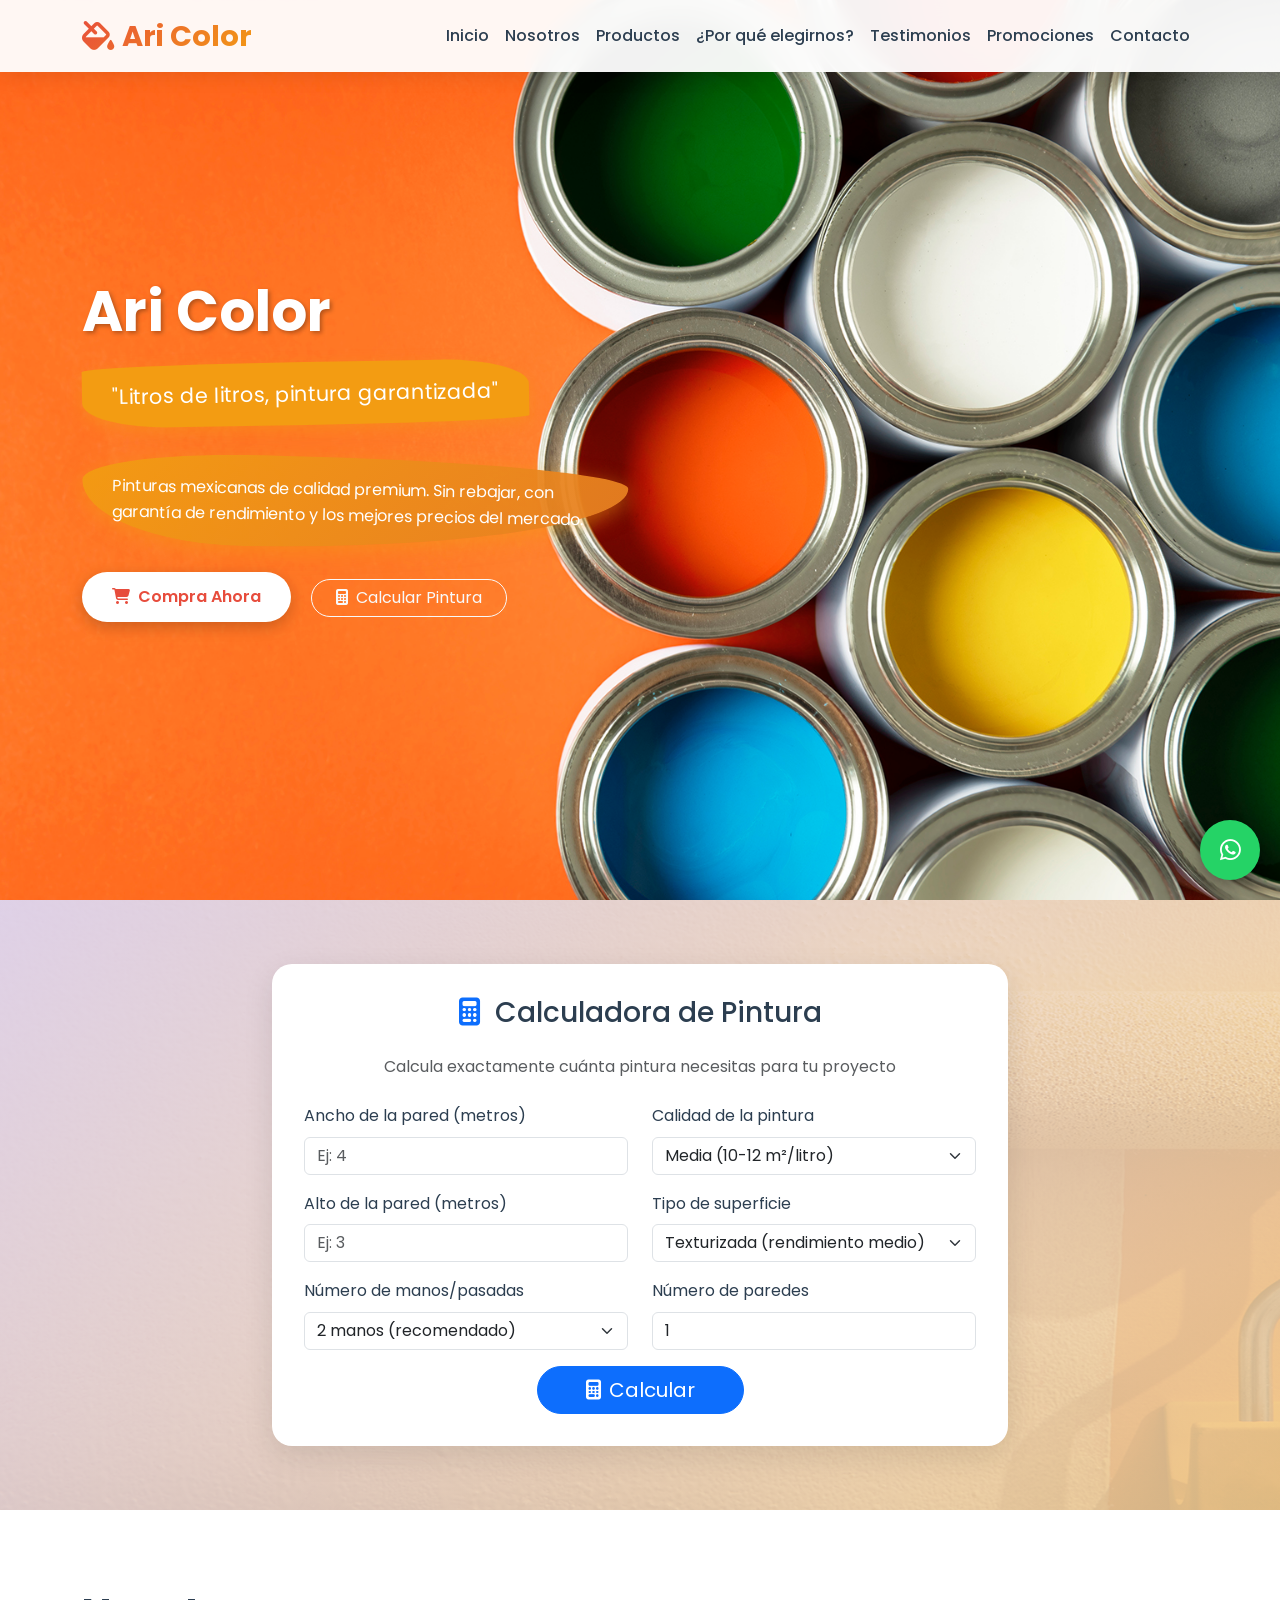
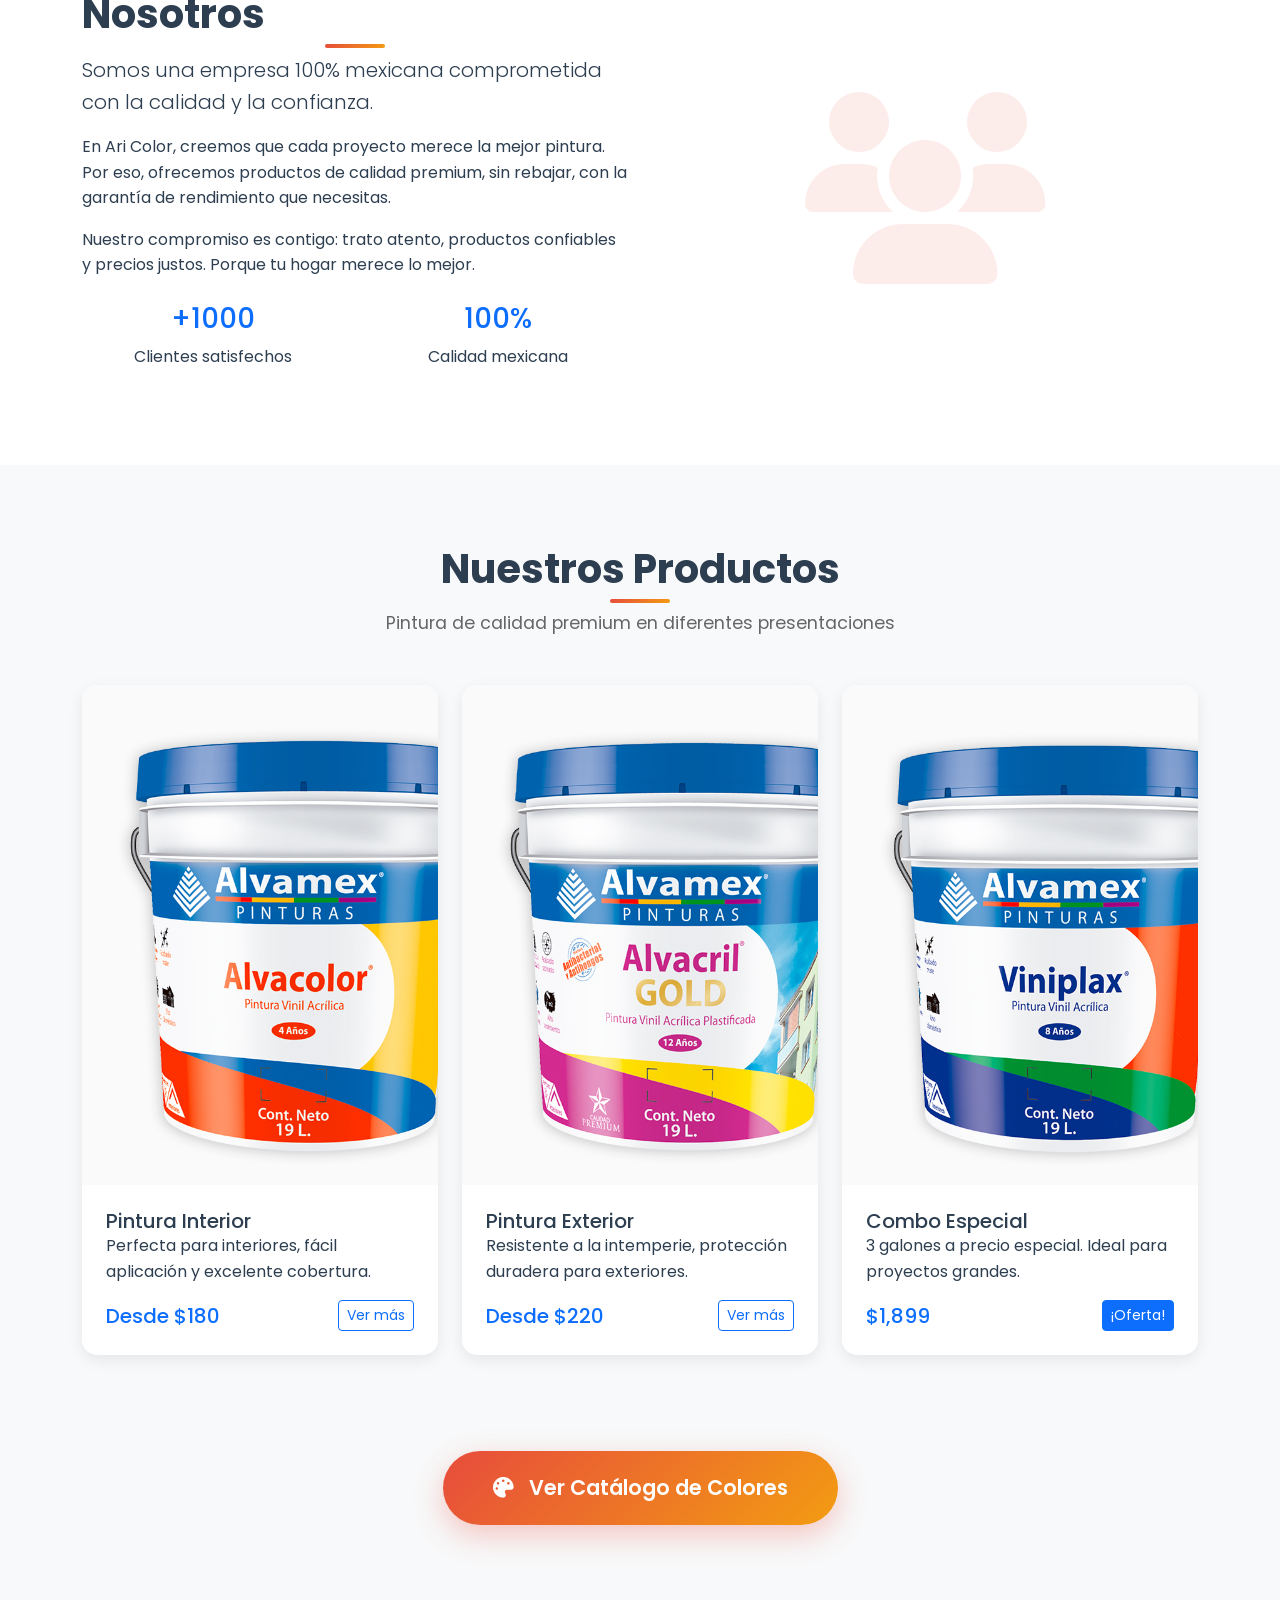
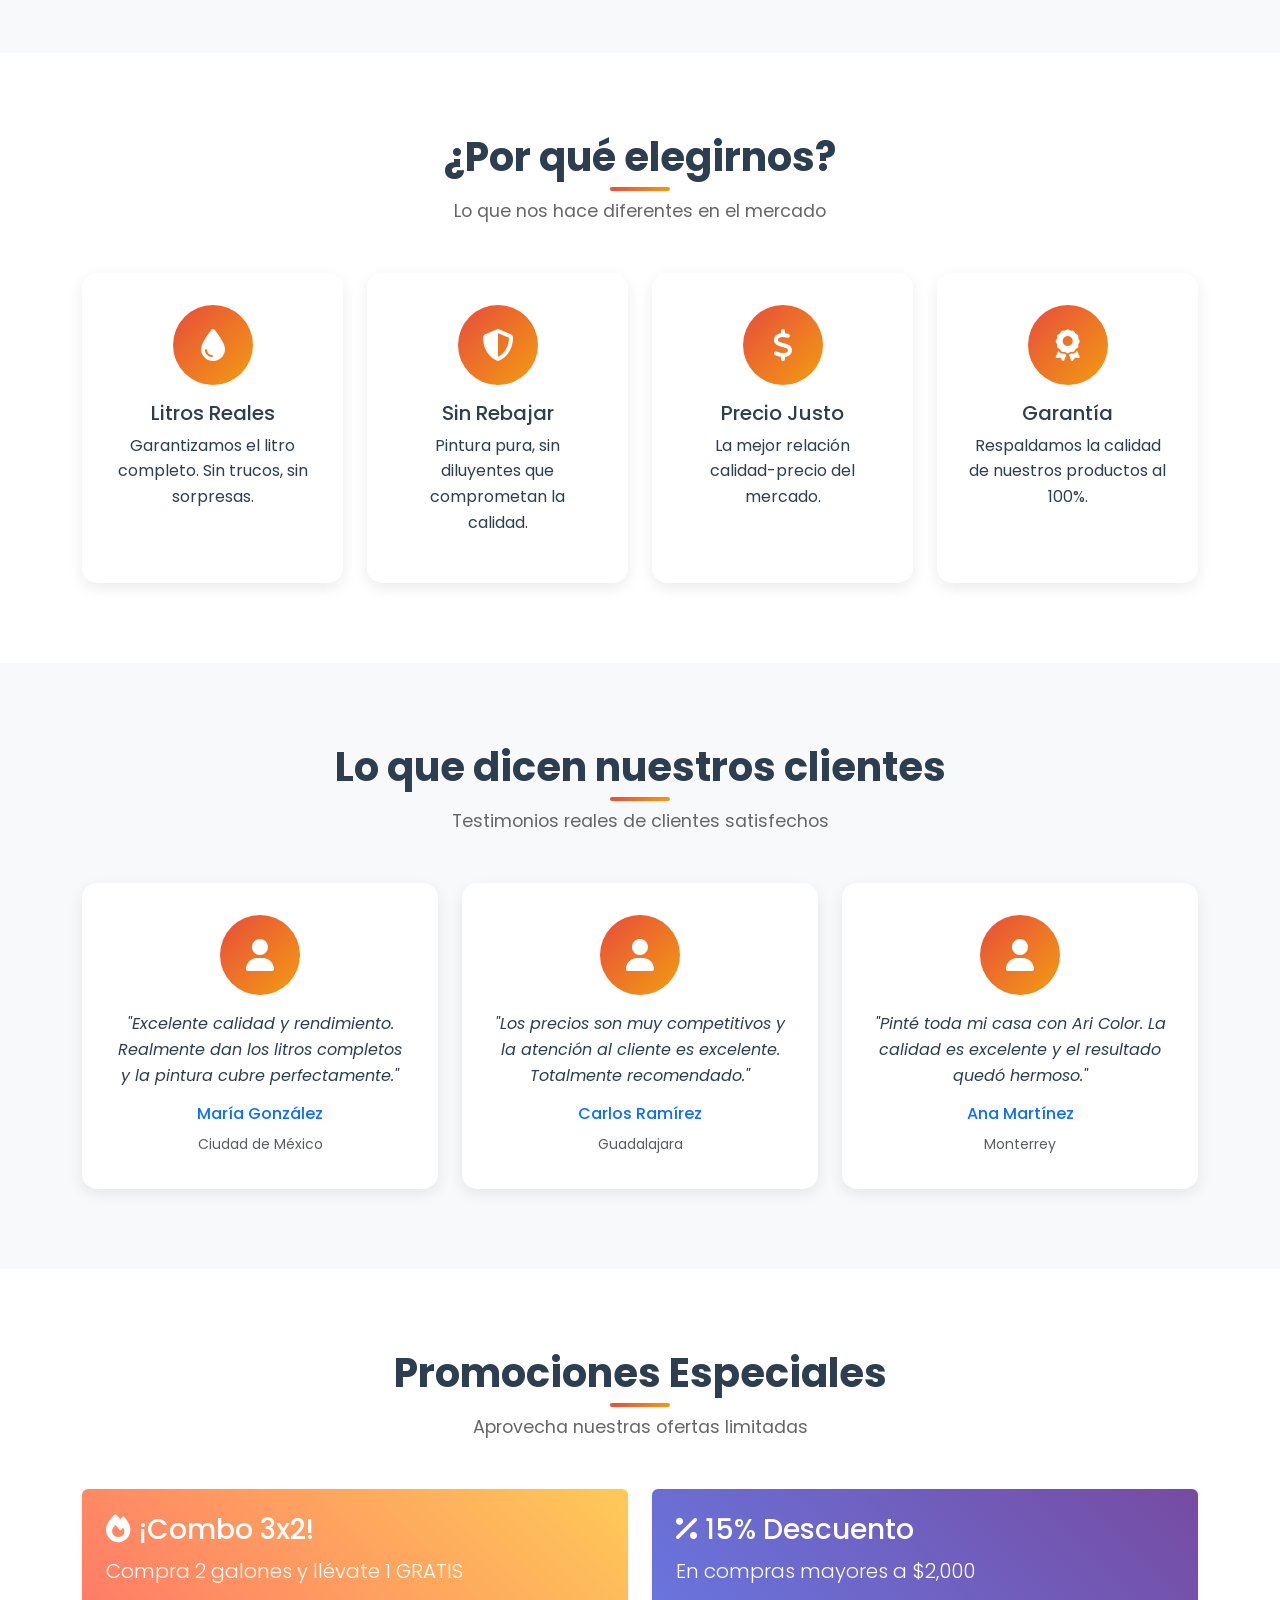
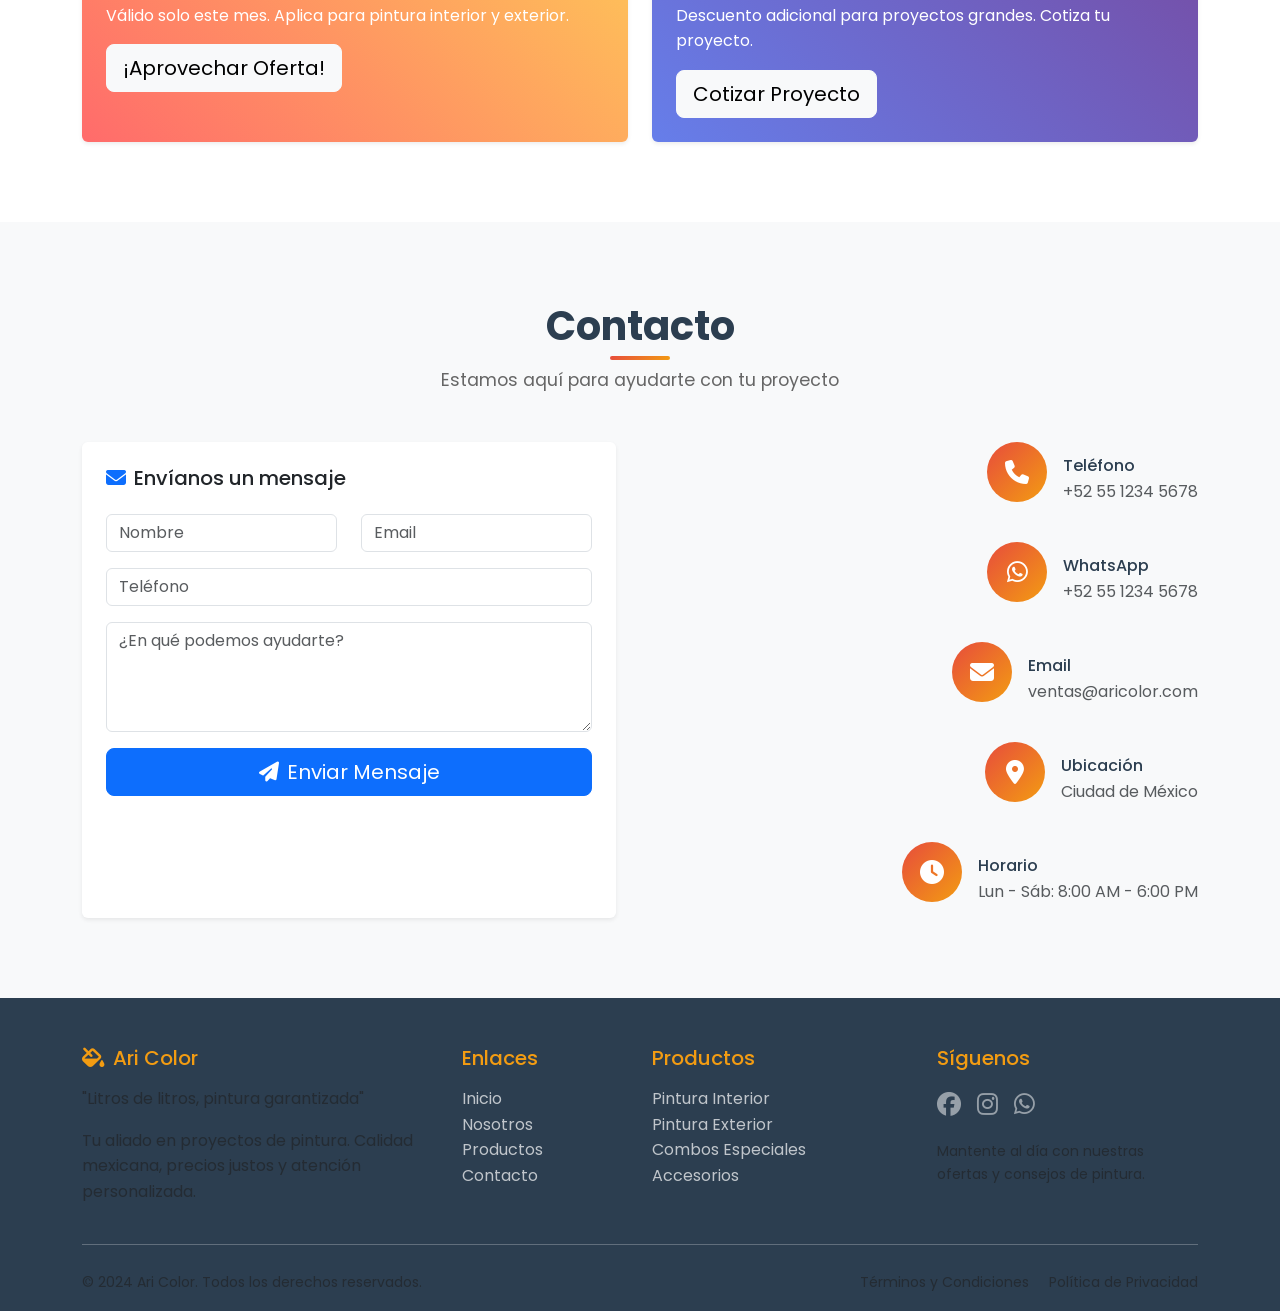
==== commit be2d9425: "imagenes de productos" ====
--- a/index.html
+++ b/index.html
@@ -3,6 +3,7 @@
 
 <head>
     <script src="script.js"></script>
+    <script type="text/javascript" async defer src="/pinit.js"></script>
     <meta charset="UTF-8">
     <meta name="viewport" content="width=device-width, initial-scale=1.0">
     <meta name="description"
@@ -234,9 +235,9 @@
             <div class="row g-4">
                 <div class="col-lg-4 col-md-6">
                     <div class="product-card">
-                        <div class="product-image">
-                            <i class="fas fa-paint-brush"></i>
-                        </div>
+                       <div class="product-image">
+    <img src="VIN-Alvacolor-19L.jpg" height="500px" width="auto"alt="Pintura Interior">
+</div>
                         <div class="card-body p-4">
                             <h5 class="card-title">Pintura Interior</h5>
                             <p class="card-text">Perfecta para interiores, fácil aplicación y excelente cobertura.</p>
@@ -249,9 +250,9 @@
                 </div>
                 <div class="col-lg-4 col-md-6">
                     <div class="product-card">
-                        <div class="product-image">
-                            <i class="fas fa-home"></i>
-                        </div>
+                                          <div class="product-image">
+    <img src="VIN-Alvacril-Gold-19L.jpg" height="500px" width="auto"alt="Pintura Interior">
+</div>
                         <div class="card-body p-4">
                             <h5 class="card-title">Pintura Exterior</h5>
                             <p class="card-text">Resistente a la intemperie, protección duradera para exteriores.</p>
@@ -264,9 +265,9 @@
                 </div>
                 <div class="col-lg-4 col-md-6">
                     <div class="product-card">
-                        <div class="product-image">
-                            <i class="fas fa-fill-drip"></i>
-                        </div>
+                                           <div class="product-image">
+    <img src="VIN-Viniplax-19L.jpg" height="500px" width="auto"alt="Pintura Interior">
+</div>
                         <div class="card-body p-4">
                             <h5 class="card-title">Combo Especial</h5>
                             <p class="card-text">3 galones a precio especial. Ideal para proyectos grandes.</p>
@@ -342,13 +343,35 @@
                 </div>
                 <div class="modal-body">
                     <div class="row">
-                        <div class="col-md-8">
+                        <div class="col-md-4">
+                            <div id="modalColorPreview" class="modal-color-preview"></div>
+                            <div class="color-detail-info">
+                                <h3 id="modalColorName" class="color-detail-name"></h3>
+                                <div class="detail-item">
+                                    <div class="detail-label">Código</div>
+                                    <div class="detail-value" id="modalColorCode"></div>
+                                    <button class="copy-btn mt-2" onclick="copyCode()">
+                                        <i class="fas fa-copy me-1"></i> Copiar
+                                    </button>
+                                </div>
+                                <div class="detail-item">
+                                    <div class="detail-label">Categoría</div>
+                                    <div class="detail-value" id="modalColorCategory"></div>
+                                </div>
+                                <div class="detail-item">
+                                    <div class="detail-label">Ideal para</div>
+                                    <div class="detail-value" id="modalColorUse"></div>
+                                </div>
+
+                            </div>
+                        </div>
+                          <div class="col-md-8">
                             
                             <div class="col-lg-12">
                             <div class="pinterest-container">
                                 
                                 <div class="pinterest-embed-wrapper">
-                                    <iframe src="https://assets.pinterest.com/ext/embed.html?id=1688791335956485" 
+                                    <iframe src="https://pin.it/7azLNta8i" 
                                             height="450" 
                                             width="100%" 
                                             frameborder="0" 
@@ -364,36 +387,13 @@
                                     <i class="fas fa-lightbulb me-1"></i>
                                     Ideas de decoración usando este color
                                 </p>
-
-                            </div>
-                        </div>
-                        </div>
-                        <div class="col-md-4">
-                            
-                            <div id="modalColorPreview" class="modal-color-preview"></div>
-                            <div class="color-detail-info">
-                                <h3 id="modalColorName" class="color-detail-name"></h3>
-                                <div class="detail-item">
-                                    <div class="detail-label">Código</div>
-                                    <div class="detail-value" id="modalColorCode"></div>
-                                    <button class="copy-btn mt-2" onclick="copyCode()">
-                                        <i class="fas fa-copy me-1"></i> Copiar código
-                                    </button>
-                                </div>
-                                <div class="detail-item">
-                                    <div class="detail-label">Categoría</div>
-                                    <div class="detail-value" id="modalColorCategory"></div>
-                                </div>
-                                <div class="detail-item">
-                                    <div class="detail-label">Ideal para</div>
-                                    <div class="detail-value" id="modalColorUse"></div>
-                                </div>
                                 <div class="mt-4">
                                     <a href="https://wa.me/5512345678" class="btn btn-success w-100 rounded-pill" target="_blank">
-                                        <i class="fab fa-whatsapp me-2"></i>Solicitar Muestra
+                                        <i class="fab fa-whatsapp me-2"></i>Ordena por WhatsApp!
                                     </a>
                                 </div>
                             </div>
+                        </div>
                         </div>
                     </div>
                 </div>
--- a/style.css
+++ b/style.css
@@ -213,7 +213,7 @@
         }
 
         .modal-color-preview {
-            height: 300px;
+            height: 150px;
             border-radius: 15px;
             box-shadow: 0 10px 30px rgba(0, 0, 0, 0.2);
         }
@@ -247,7 +247,7 @@
         }
 
         .copy-btn {
-            background: var(--gradient);
+            background: #3498db;
             border: none;
             color: white;
             padding: 8px 16px;
@@ -497,15 +497,12 @@
             box-shadow: 0 15px 35px rgba(0, 0, 0, 0.15);
         }
 
-        .product-image {
-            height: 200px;
-            background: var(--gradient);
-            display: flex;
-            align-items: center;
-            justify-content: center;
-            color: white;
-            font-size: 3rem;
-        }
+
+.product-image {
+  width: 10%;
+  max-width: 100px; /* o el tamaño que necesites */
+}
+
 
         /* Testimonials */
         .testimonial-card {
